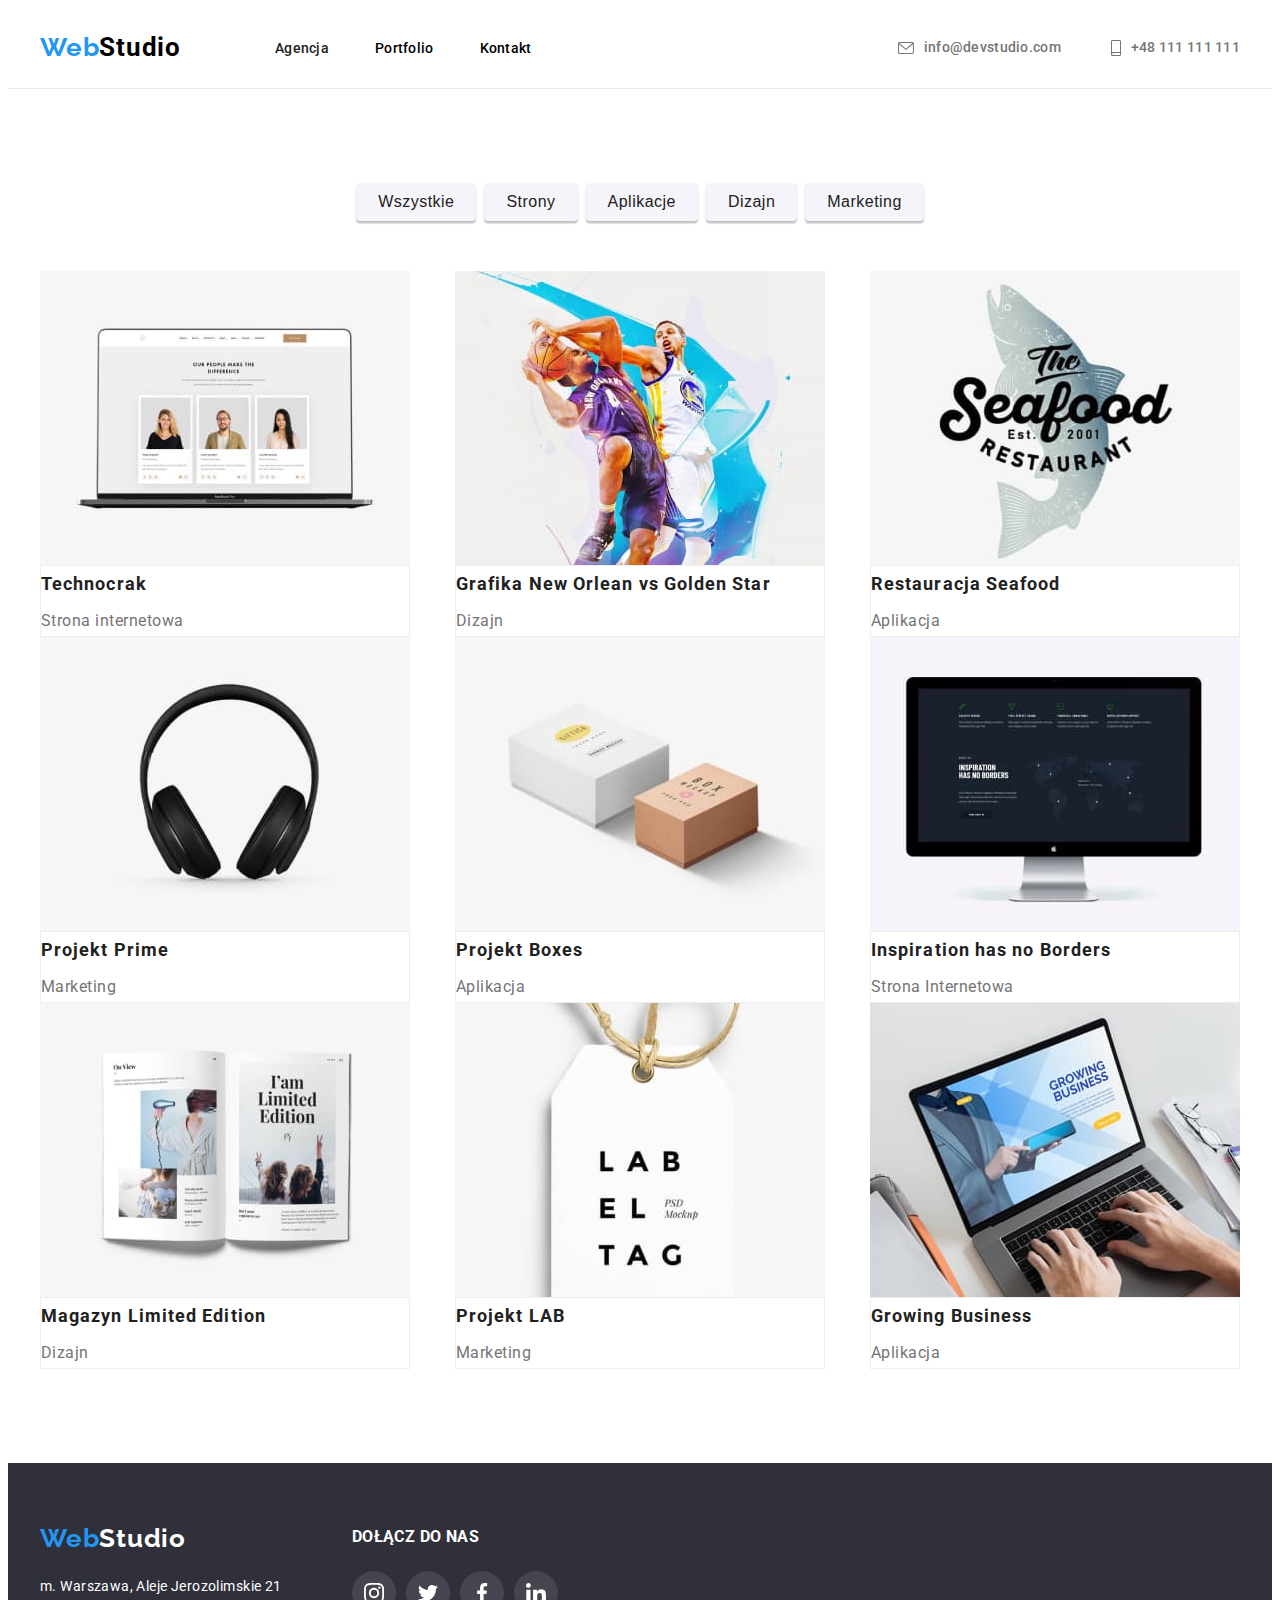
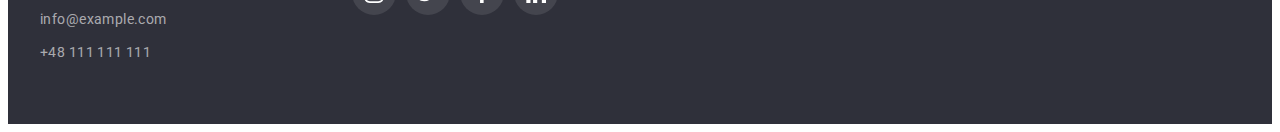
==== portfolio.html @ cef161c6 "copy" ====
<!DOCTYPE html>
<html lang="en">
  <head>
    <meta charset="UTF-8" />
    <meta http-equiv="X-UA-Compatible" content="IE=edge" />
    <meta name="viewport" content="width=device-width, initial-scale=1.0" />
    <title>Portfolio</title>
    <link rel="stylesheet" href="https://cdnjs.cloudflare.com/ajax/libs/modern-normalize/1.1.0/modern-normalize.min.css" integrity="sha512-wpPYUAdjBVSE4KJnH1VR1HeZfpl1ub8YT/NKx4PuQ5NmX2tKuGu6U/JRp5y+Y8XG2tV+wKQpNHVUX03MfMFn9Q==" crossorigin="anonymous" referrerpolicy="no-referrer" />

    <link rel="preconnect" href="https://fonts.googleapis.com">
    <link rel="preconnect" href="https://fonts.gstatic.com" crossorigin>
    <link rel="https://fonts.googleapis.com/css2?family=Raleway:wght@700&family=Roboto:wght@400;500;700;900&display=swap">
    <link rel="stylesheet" href="./css/styles.css" />
    <style></style>
  </head>
  </head>
  <body>

<header class="header">
  <div class="container">
    <nav class="navigation">
            <a class="logo" href="/WebStudio"><span class="dark-font">Web</span><span class="blue-font">Studio</span></a>
           
        
            <ul class="nav_list">
              <li class="nav_item_list">
                  <a class="nav_item_list_agencja" href="index.html">Agencja</a></li>
              <li class="nav_item_list">
                  <a class="nav_item_list_portfolio" href="./portfolio.html">Portfolio</a></li>
              <li class="nav_item_list">
                  <a class="nav_item_list_contact" href="kontakt">Kontakt</a></li>
            </ul>
    </nav>
      
          <ul class="contact_item">
            <li class="secound_item">
              <a class="secound_item_mail" href="/mailto:info@devstudio.com">
               <svg class="header_adress_icon" width="16" height="12">
                <use href="./images/svg/icons.svg#icon-envelope">
                </use>
               </svg>info@devstudio.com
              </a>
            </li>
      
            <li class="secound_item">
              <a class="secound_item_tel" href="/tel:+48111111111">
                <svg class="header_adress_icon" width="10" height="16"> 
                  <use href="./images/svg/icons.svg#icon-smartphone">
                  </use>
                </svg>+48 111 111 111
              </a>
            </li>
          </ul>
           
  </div>
</header>
  <main>
    <section class="portfolio_section">
      <div class="portfolio_container">

        <ul class="button_list">
          <li class="button_item"><button class="portfolio_button">Wszystkie</button></li>
          <li class="button_item"><button class="portfolio_button">Strony</button></li>
          <li class="button_item"><button class="portfolio_button">Aplikacje</button></li>
          <li class="button_item"><button class="portfolio_button">Dizajn</button></li>
          <li class="button_item"><button class="portfolio_button">Marketing</button></li>
        </ul>
      </div>

    
     <div class="photo_container">
       
     
        <ul class="card_item">
          <li class="portfolio_img"><img src="./images/imgp1.jpg" alt="przyklad strony internetowej" width: 370px; height: 294px />
            <div class="portfolio_wraper">
             <h3 class="title">Technocrak</h3>
              <p class="subtitle">Strona internetowa</p>
           </div>
          </li>

          <li class="portfolio_img"><img src="./images/imgp2.jpg" alt="przyklad strony graficznej" width: 370px; height: 294px/>
           <div class="portfolio_wraper">
            <h3 class="title">Grafika New Orlean vs Golden Star</h3>
            <p class="subtitle">Dizajn</p>
           </div>
          </li>
      

    
         <li class="portfolio_img"><img src="./images/imgp3.jpg" alt="logo firmy" width: 370px; height: 294px />
          <div class="portfolio_wraper">
            <h3 class="title">Restauracja Seafood</h3>
            <p class="subtitle">Aplikacja</p>
           </div>
         </li>
        
        
          <li class="portfolio_img"><img src="./images/imgp4.jpg" alt="czarne sluchawki" width: 370px; height: 294px/>
           <div class="portfolio_wraper">
            <h3 class="title">Projekt Prime</h3>
            <p class="subtitle">Marketing</p>
            </div>
          </li>

        
         <li class="portfolio_img"><img src="./images/imgp5.jpg" alt="dwa pudelka" width: 370px; height: 294px/>
           <div class="portfolio_wraper">
            <h3 class="title">Projekt Boxes</h3>
            <p class="subtitle">Aplikacja</p>
           </div>
          </li>
        
        
          <li class="portfolio_img"><img src="./images/imgp6.jpg" alt="monitor wyswietlajacy strone internetowa" width: 370px; height: 294px />
           <div class="portfolio_wraper">
            <h3 class="title">Inspiration has no Borders</h3>
            <p class="subtitle">Strona Internetowa</p>
            </div>
          </li>
        
      
          <li class="portfolio_img"><img src="./images/imgp7.jpg" alt="czasopismo" width: 370px; height: 294px />
           <div class="portfolio_wraper">
            <h3 class="title">Magazyn Limited Edition</h3>
            <p class="subtitle">Dizajn</p>
            </div>
          </li>

        
          <li class="portfolio_img"><img src="./images/imgp8.jpg" alt="firmowy bryloczek" width: 370px; height: 294px />
           <div class="portfolio_wraper">
            <h3 class="title">Projekt LAB</h3>
            <p class="subtitle">Marketing</p>
           </div>
          </li>
        
        
          <li class="portfolio_img"><img src="./images/imgp9.jpg" alt="laptop" width: 370px; height: 294px />
           <div class="portfolio_wraper">
            <h3 class="title">Growing Business</h3>
            <p class="subtitle">Aplikacja</p>
           </div>
          </li>
        </ul>
      </div>
    
  </section>
</main>
     
    <footer class="footer">

            <div class="container">
            <div class="footer_left_side">
                 <a class="logo_footer" href="/WebStudio"><span class="web-text">Web</span><span class="studio-text">Studio</span></a>
              
                <address class="contact_list">
                  <ul class="nav_footer">
                   <li class="footer_item"><a class="adress">m. Warszawa, Aleje Jerozolimskie 21</a></li>
                   <li class="footer_item"><a class="mail"><href="mailto:info@exaple.com">info@example.com</a></li>
                   <li class="footer_item"><a class="tel"><href="tel:+48111111111">+48 111 111 111</a></li>  
                  </ul>
                </address>
            </div>
            
            <div class="footer_center">
                <h3 class="footer_title">dołącz do nas</h3>
                <ul class="footer_social_list">
                    <li class="footer_social_item">
                        <a class="footer_social_link" href="#">
                            <svg class="footer_social_icon" width="20" height="20">
                                <use href="./images/svg/icons.svg#icon-instagram"></use>
                            </svg>
                        </a>
                    </li>

                    <li class="footer_social_item">
                      <a class="footer_social_link" href="#">
                          <svg class="footer_social_icon" width="20" height="20">
                            <use href="./images/svg/icons.svg#icon-twitter"></use>
                          </svg>
                      </a>
                    </li>

                    <li class="footer_social_item">
                      <a class="footer_social_link" href="#">
                         <svg class="footer_social_icon" width="20" height="20">
                            <use href="./images/svg/icons.svg#icon-facebook"></use>
                         </svg>
                      </a>
                    </li>

                    <li class="footer_social_item">
                      <a class="footer_social_link" href="#">
                        <svg class="footer_social_icon" width="20" height="20">
                          <use href="./images/svg/icons.svg#icon-linkedin"></use>
                        </svg>
                      </a>
                    </li>
                </ul>
            </div>
            </div>
      </footer>
 </body>
</html>
---- css/styles.css ----
@import url("https://fonts.googleapis.com/css2?family=Raleway:wght@700&family=Roboto:wght@400;500;700;900&display=swap");
/*----Var----*/

:root {
  --font-family: "Roboto", sans-serif;
  --primary-color: #212121;
  --secondary-color: #2196f3; /*----nav-link .link----*/
  --tirth-color: #ffffff; /*---index-button---*/
  --forth-color: blue; /*--logo---*/
  --letter-spacing: 0.03em; /*----logo----*/
  --logo-font-family: "Raleway"; /*---logo---*/
  --fifth-color: #000000; /*--logo---*/
  --logo-font-style: normal; /*---logo--*/
  --text-decoration: none; /*--nav-linl-logo--*/
  --cursor: pointer;
  --sixth-color: #757575;
  --border: 1px solid #ececec; /*--heder--*/
  --slider-color: #2f303a;
  --box-shadow: 0px 4px 4px rgba(0, 0, 0, 0.15); /*solution_button*/
  --box-shadow-pics: 0px 1px 3px rgba(0, 0, 0, 0.12), 0px 1px 1px rgba(0, 0, 0, 0.14),
    0px 2px 1px rgba(0, 0, 0, 0.2);
  --border-radius-pics: 0px 0px 4px 4px;
  --background-color-team: #f5f4fa; /*-- backgrand-color team--*/
  --color-mail: rgba(255, 255, 255, 0.6);
  --box-shadow-button-portfolio: 0px 3px 1px rgba(0, 0, 0, 0.1), 0px 1px 2px rgba(0, 0, 0, 0.08),
    0px 2px 2px rgba(0, 0, 0, 0.12);
  --border-portfolio-wraper: 1px solid #eeeeee;
  --background-portfolio-img: #ececec;
  --grey-bgc: #f5f4fa; /*-----antenne-----*/
  --social-logo-color: #afb1b8;
  --box-shadow-portfolio: 0px 1px 1px rgba(0, 0, 0, 0.12), 0px 4px 4px rgba(0, 0, 0, 0.06),
    1px 4px 6px rgba(0, 0, 0, 0.16);
  --background-image: linear-gradient(rgba(47, 48, 58, 0.4), rgba(47, 48, 58, 0.4)),
    url(../images/slider/main_banner.jpg);
}

h1,
h2,
h3,
h4,
h5,
ul,
p {
  margin: 0px;
  padding: 0px;
}

img {
  display: block;
}

li {
  list-style: none;
  text-decoration: none;
}

body {
  font-family: var(--font-family);
  color: var(--primary-color);
}

.container {
  width: 1200px;
  margin: 0 auto;
  align-items: center;
}

/*----------------------------------header---------------------*/

.header {
  border-bottom: var(--border);
  font-weight: 500;
  font-size: 14px;
  line-height: 1.143;
  letter-spacing: 0.02em;
}

.header .container {
  align-items: center;
  width: 1200px;
  display: flex;
  margin: 0 auto;
  padding-top: 24px;
  padding-bottom: 25px;
}

.navigation {
  display: flex;
}

.logo {
  color: var(--secondary-color);
  text-decoration: var(--text-decoration);
}

.blue-font {
  font-weight: 700;
  font-size: 26px;
  line-height: 31px;
  letter-spacing: var(--letter-spacing);
  color: var(--fifth-color);
}

.dark-font {
  font-family: var(--logo-font-family);
  font-style: var(--logo-font-style);
  font-weight: 700;
  font-size: 26px;
  line-height: 31px;
  letter-spacing: var(--letter-spacing);
  color: var(--secondary-color);
}

.nav_list {
  display: flex;
  align-items: center;
  margin-left: 94px;
  gap: 46px;
}

.nav_item_list {
  display: flex;
  list-style: none;
  text-decoration: none;
}

.nav_item_list_agencja {
  display: list-item;
  text-decoration: none;
  color: var(--primary-color);
}

.nav_item_list_portfolio {
  display: list-item;
  text-decoration: none;
  color: var(--fifth-color);
}

.nav_item_list_contact {
  display: list-item;
  text-decoration: none;
  color: var(--fifth-color);
}

.nav_item_list_agencja:hover,
.nav_item_list_portfolio:hover,
.nav_item_list_contact:hover,
.nav_item_list_agencja:focus,
.nav_item_list_portfolio:focus,
.nav_item_list_contact:focus {
  color: var(--secondary-color);
}
.secound_item_mail:hover,
.secound_item_tel:hover,
.secound_item_mail:focus,
.secound_item_tel:focus {
  color: var(--secondary-color);
}
.header_adress_icon {
  margin-right: 10px;
  vertical-align: middle;
  fill: currentColor;
}

/*------------------------------header contact menu------------------*/

.contact_item {
  display: flex;
  white-space: nowrap;
  list-style: none;
  margin-left: auto;
}

.secound_item {
  display: list-item;
  list-style: none;
}

.secound_item_mail {
  display: inline;
  text-decoration: none;
  color: var(--sixth-color);
}

.secound_item_tel {
  display: inline;
  text-decoration: none;
  color: var(--sixth-color);
  margin-left: 50px;
}

/*---main----*/
/*--------------------------------slider----------------*/
.slider {
  max-width: 1600px;
  background-color: var(--tirth-color);
  background-image: var(--background-image);
  background-repeat: no-repeat;
  background-position: center;
  background-size: cover;
}

.slider .container {
  display: flex;
  flex-direction: column;
  width: 1200px;
  padding-top: 200px;
  padding-bottom: 200px;
  padding-left: 15px;
  padding-right: 15px;
}

.solution_title {
  display: block;
  text-align: center;
  text-transform: uppercase;
  padding-bottom: 30px;
  max-width: 696px;
  font-size: 44px;
  font-weight: 900;
  line-height: 60px;
  letter-spacing: 0.06em;
  color: var(--tirth-color);
}

.solution-button:hover {
  text-size-adjust: auto;
  cursor: var(--cursor);
  color: var(--tirth-color);
}
.solution-button {
  display: block;
  text-align: center;
  padding: 10px 41px;
  font-weight: 700;
  font-size: 16px;
  line-height: 1.875;
  letter-spacing: 0.06em;
  box-shadow: var(--box-shadow);
  border-radius: 4px;
  border: none;
  background-color: var(--secondary-color);
  color: var(--tirth-color);
}

/*----------------------------------------------content------*/
.down_page {
  padding-top: 94px;
}

.down_page_container {
  max-width: 1200px;
  margin: 0 auto;
  padding: 0 15px;
}

.trump {
  display: flex;
  justify-content: space-between;
}
.all_item {
  max-width: 270px;
  align-items: center;
}
.icon_list_bg {
  display: flex;
  align-items: center;
  justify-content: center;
  height: 120px;
  margin-bottom: 30px;
  border-radius: 4px;
  background-color: var(--grey-bgc);
}

.index_title {
  font-size: 14px;
  font-weight: 700;
  line-height: 16px;
  letter-spacing: 0.03em;
  text-transform: uppercase;
  color: var(--primary-color);
}
.post {
  margin-top: 10px;
  font-size: 14px;
  line-height: 24px;
  letter-spacing: 0.03;
  color: var(--sixth-color);
}

/*----------------------------------------------about_us-----*/

.about_us {
  display: block;
  padding-top: 94px;
  padding-bottom: 94px;
}

.about_us_container {
  width: 1200px;
  margin: 0 auto;
  padding: 0 15px;
}

.work {
  text-align: center;
  padding-bottom: 50px;
  font-weight: 700;
  font-size: 36px;
  line-height: 1.167;
  letter-spacing: 0.03em;
  color: var(--primary-color);
}

.about_us_photo_list {
  display: flex;
  justify-content: space-between;
}
.photo {
  display: block;
}

/*-----------------------------------team-------------*/
.team {
  padding-top: 94px;
  padding-bottom: 94px;
  display: block;
  background-color: var(--background-color-team);
}

.team_container {
  width: 1200px;
  margin: 0 auto;
  padding: 0 15px;
  align-items: center;
  display: flex;
  flex-direction: column;
}
.our_team {
  display: flex;
  text-align: center;
  padding-bottom: 50px;
  font-weight: 700;
  font-size: 36px;
  letter-spacing: 0.03em;
  color: var(--primary-color);
}

.picture {
  display: flex;
  gap: 30px;
}

.team_photo {
  display: flex;
  flex-direction: column;
  background: var(--tirth-color);
  box-shadow: var(--box-shadow-pics);
  border-radius: var(--border-radius-pics);
}

.wraper {
  box-sizing: border-box;
  display: block;
  padding: 30px 0;
}

.name {
  display: block;
  text-align: center;
  margin-bottom: 10px;
  font-weight: 500;
  font-size: 16px;
  line-height: 18.75px;
  letter-spacing: 0.03em;
  color: var(--primary-color);
}

.profesion {
  display: block;
  text-align: center;
  margin-bottom: 16px;
  font-size: 16px;
  line-height: 18.75px;
  color: var(--sixth-color);
}

/*---------------------------------------------social-links-----------*/
.social_list {
  display: flex;
  justify-content: center;
  gap: 10px;
}
.social_item {
  display: flex;
  align-items: center;
  justify-content: center;
  width: 44px;
  height: 44px;
  fill: var(--social-logo-color);
  background-color: var(--tirth-color);
  border-radius: 50%;
}

.social_logo:hover,
.social_logo:focus {
  display: flex;
  align-items: center;
  justify-content: center;
  width: 44px;
  height: 44px;
  fill: var(--tirth-color);
  background-color: var(--secondary-color);
  border-radius: 50%;
}
/*------------------------------------------------------------customers------*/
.customers {
  padding-bottom: 94px;
  padding-top: 94px;
}

.customers_container {
  display: flex;
  align-items: center;
  flex-direction: column;
  width: 1200px;
  padding: 0 15px;
  margin: 0 auto;
}

.customers_title {
  padding-bottom: 50px;
  font-weight: 700;
  font-size: 36px;
  line-height: 1.167;
  text-align: center;
  letter-spacing: 0.03em;
}

.customers_list {
  display: flex;
  justify-content: center;
  margin: auto;
  fill: var(--thirth-color);
}
.customers_item:not(:last-child) {
  margin-right: 30px;
}
.customers_item {
  display: flex;
  justify-content: center;
}

.customers_link {
  display: flex;
  justify-content: center;
  align-items: center;
  width: 170px;
  height: 92px;
  fill: var(--social-logo-color);
  border: 1px solid var(--social-logo-color);
  border-radius: 4px;
}

.customers_link:hover,
.customers_link:focus {
  border-color: var(--secondary-color);
  fill: var(--secondary-color);
}

/*----------------------------------------footer-----*/

.footer {
  display: block;
  padding: 60px 0;
  font-size: 14px;
  line-height: 1.714;
  letter-spacing: 0.03em;
  background-color: var(--slider-color);
}

.footer .container {
  display: flex;
  align-items: flex-start;
  max-width: 1200px;
  margin: 0 auto;
  padding: 0 15px;
  line-height: 24px;
}

.logo_footer {
  display: block;
  text-decoration: none;
  font-weight: 700;
  font-size: 26px;
  line-height: 31px;
  margin-bottom: 20px;
  margin-right: 94px;
}

.web-text {
  font-family: var(--logo-font-family);
  font-style: var(--logo-font-style);
  letter-spacing: var(--letter-spacing);
  color: var(--secondary-color);
}
.studio-text {
  font-family: var(--logo-font-family);
  font-style: var(--logo-font-style);
  letter-spacing: var(--letter-spacing);
  color: var(--tirth-color);
}

.contact_list {
  display: block;
}

.nav_footer {
  display: block;
}

.footer_item {
  display: list-item;
}

.footer_item:nth-last-child(2) {
  margin: 9px 0;
}

.adress {
  display: inline;
  color: var(--tirth-color);
  cursor: pointer;
  font-style: normal;
}

.mail {
  display: inline;
  color: var(--color-mail);
  cursor: pointer;
  font-style: normal;
}

.tel {
  display: inline;
  color: var(--color-mail);
  cursor: pointer;
  font-style: normal;
}

.adress:hover,
.mail:hover,
.tel:hover,
.adress:focus,
.mail:focus,
.tel:focus {
  color: var(--secondary-color);
}

/*------------------------footer-----center-----------*/
.footer_left_side {
  margin-right: 70px;
}
.footer_center {
  font-weight: 700px;
  font-size: 14px;
  line-height: 1.714;
  letter-spacing: 0.03em;
  text-transform: uppercase;
}
.footer_title {
  margin-bottom: 20px;
  color: var(--tirth-color);
}
.footer_social_list {
  display: flex;
  justify-content: center;
  margin-bottom: 30px;
}
.footer_social_item:not(:last-child) {
  margin-right: 10px;
  display: flex;
  justify-content: center;
}
.footer_social_link {
  display: flex;
  align-items: center;
  justify-content: center;
  height: 44px;
  width: 44px;
  fill: var(--tirth-color);
  background: rgba(255, 255, 255, 0.1);
  border-radius: 50%;
}
.footer_social_link:hover,
.footer_social_link:focus {
  background-color: var(--secondary-color);
  fill: var(--tirth-color);
}
/*--------------------------------------------portfolio----*/
.portfolio_section {
  display: block;
  padding-top: 94px;
  padding-bottom: 94px;
}

.portfolio_container {
  display: flex;
  justify-content: center;
  width: 1200px;
  margin: 0 auto;
  padding: 0 15px;
}

.button_list {
  display: flex;
  margin-bottom: 50px;
  gap: 8px;
}

.portfolio_button:hover {
  cursor: var(--cursor);
  color: var(--tirth-color);
  background-color: var(--secondary-color);
  box-shadow: var(--box-shadow-button-portfolio);
}
.portfolio_button {
  padding: 6px 22px;
  font-weight: 500;
  font-size: 16px;
  line-height: 1.625;
  text-align: center;
  letter-spacing: 0.03em;
  color: var(--primary-color);
  background-color: var(--background-color-team);
  box-shadow: var(--box-shadow-button-portfolio);
  border-radius: 4px;
  border: none;
  cursor: pointer;
}

/*------------------------------------portfolio-card-----*/
.photo_container {
  justify-content: center;
  display: flex;
  width: 1200px;
  margin: 0 auto;
  padding: 0 15px;
}

.card_item {
  display: flex;
  justify-content: space-between;
  flex-wrap: wrap;
}

.portfolio_img {
  gap: 30px;
  background: var(--background-portfolio-img);
}

.portfolio_img:nth-child(n + 7) {
  margin-bottom: 0;
}
.portfolio_img:hover,
.portfolio_img:focus {
  box-shadow: var(--box-shadow-portfolio);
}

.portfolio_wraper {
  padding: 20px, 0 24px, 24px;
  background: var(--tirth-color);
  border: var(--border-portfolio-wraper);
}

.title {
  margin-bottom: 4px;
  font-weight: 700;
  font-size: 18px;
  line-height: 2;
  letter-spacing: 0.06em;
  color: var(--primary-color);
}

.subtitle {
  font-size: 16px;
  line-height: 1.875;
  letter-spacing: 0.03em;
  color: var(--sixth-color);
}
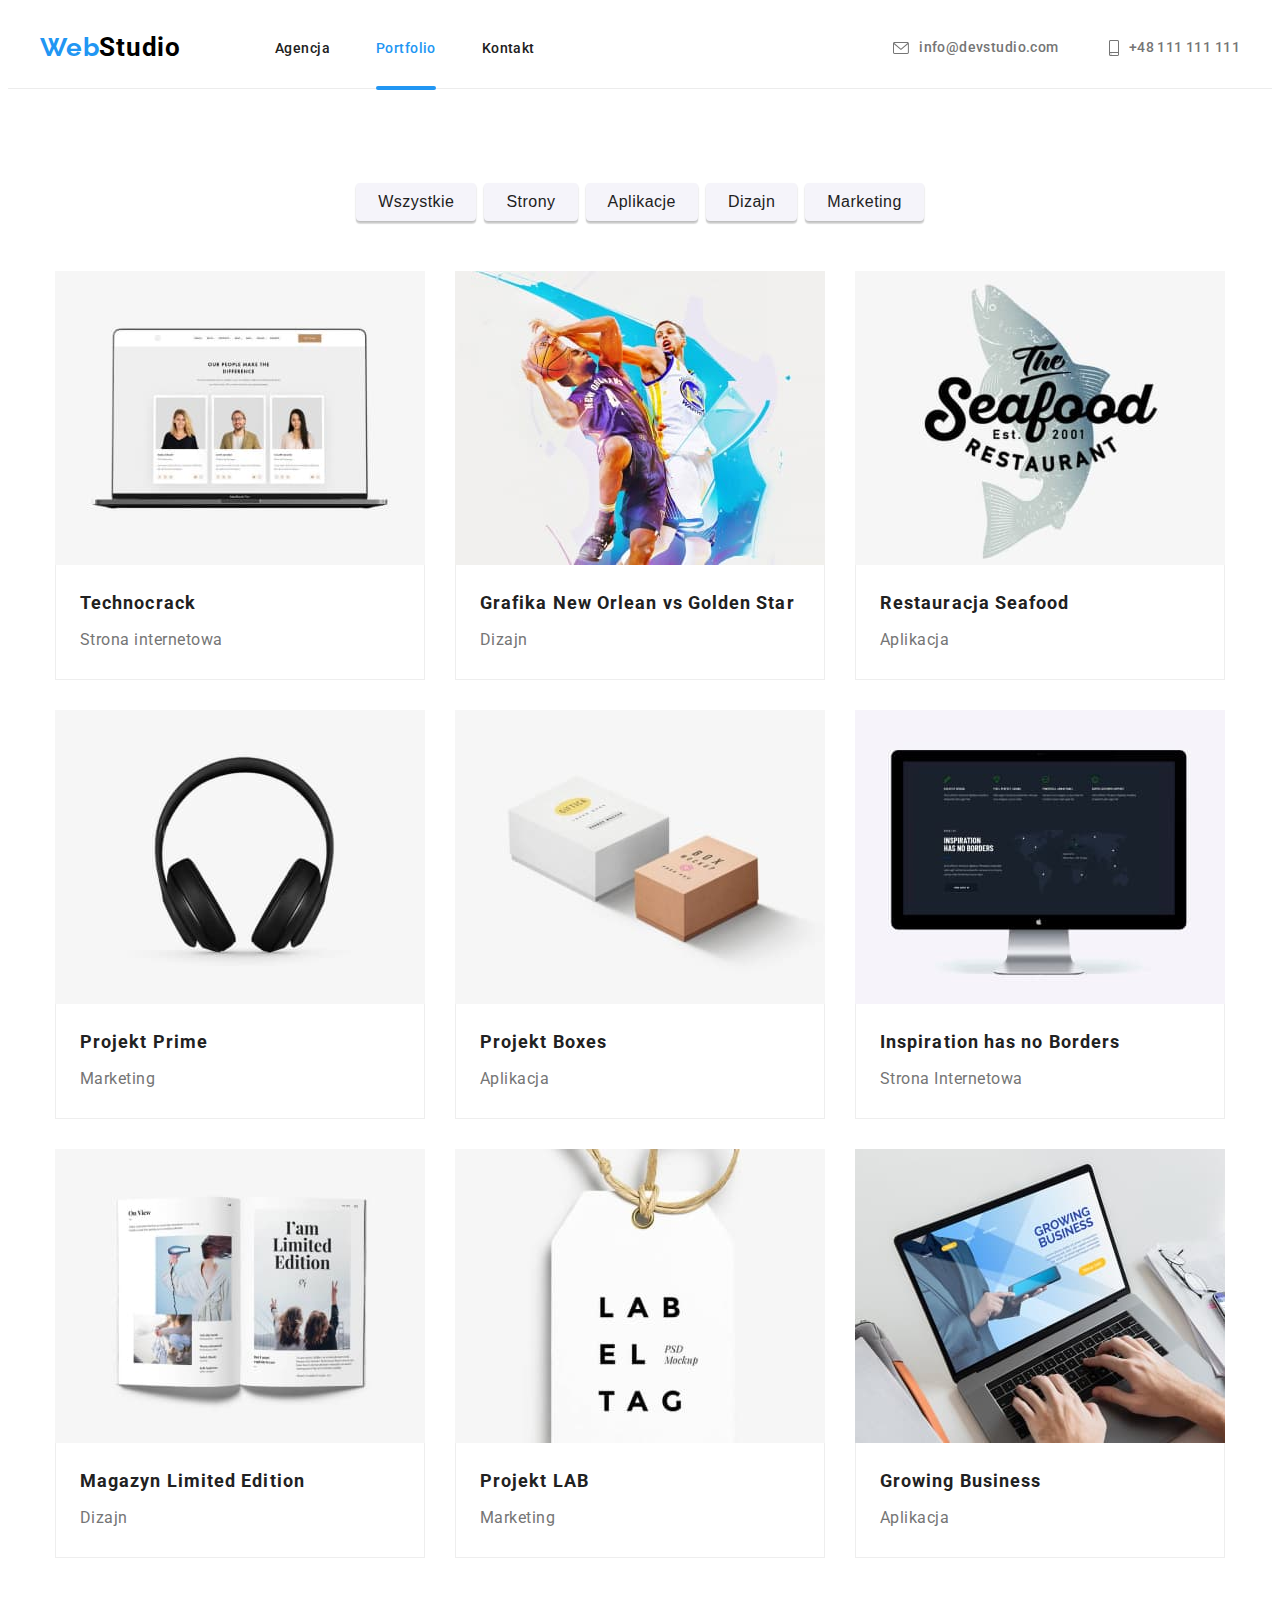
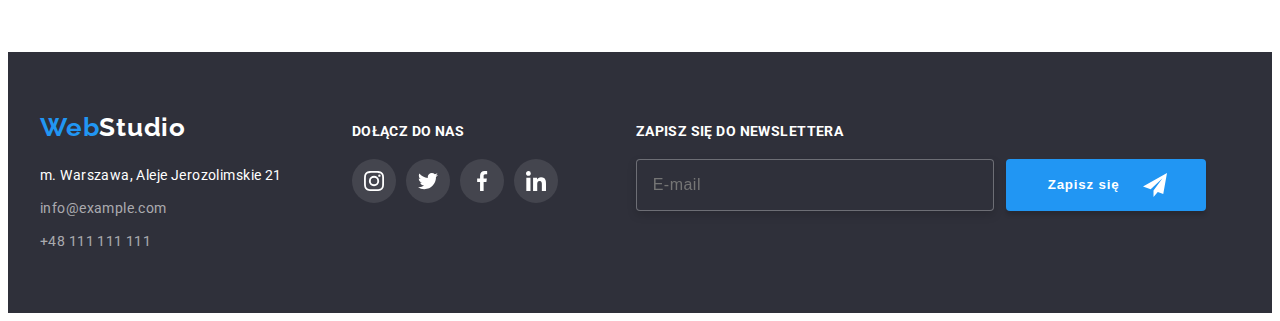
==== commit b3639987: "window_modal" ====
--- a/portfolio.html
+++ b/portfolio.html
@@ -6,46 +6,45 @@
     <meta name="viewport" content="width=device-width, initial-scale=1.0" />
     <title>Portfolio</title>
     <link rel="stylesheet" href="https://cdnjs.cloudflare.com/ajax/libs/modern-normalize/1.1.0/modern-normalize.min.css" integrity="sha512-wpPYUAdjBVSE4KJnH1VR1HeZfpl1ub8YT/NKx4PuQ5NmX2tKuGu6U/JRp5y+Y8XG2tV+wKQpNHVUX03MfMFn9Q==" crossorigin="anonymous" referrerpolicy="no-referrer" />
-
+    <link rel="stylesheet" href="./css/styles.css" />
     <link rel="preconnect" href="https://fonts.googleapis.com">
     <link rel="preconnect" href="https://fonts.gstatic.com" crossorigin>
     <link rel="https://fonts.googleapis.com/css2?family=Raleway:wght@700&family=Roboto:wght@400;500;700;900&display=swap">
-    <link rel="stylesheet" href="./css/styles.css" />
-    <style></style>
+    
+   
   </head>
-  </head>
-  <body>
+<body>
 
 <header class="header">
   <div class="container">
     <nav class="navigation">
             <a class="logo" href="/WebStudio"><span class="dark-font">Web</span><span class="blue-font">Studio</span></a>
            
-        
-            <ul class="nav_list">
-              <li class="nav_item_list">
-                  <a class="nav_item_list_agencja" href="index.html">Agencja</a></li>
-              <li class="nav_item_list">
-                  <a class="nav_item_list_portfolio" href="./portfolio.html">Portfolio</a></li>
-              <li class="nav_item_list">
-                  <a class="nav_item_list_contact" href="kontakt">Kontakt</a></li>
+           <ul class="nav_list">
+              <li class="nav_list_item">
+                  <a class="nav_list_item_link" href="./index.html">Agencja</a></li>
+              <li class="nav_list_item">
+                  <a class="nav_list_item_link page active" href="./portfolio.html"><span class="nav_portfolio">Portfolio</span></a></li>
+              <li class="nav_list_item">
+                  <a class="nav_list_item_link" href="#">Kontakt</a></li>
             </ul>
+           
     </nav>
       
-          <ul class="contact_item">
-            <li class="secound_item">
-              <a class="secound_item_mail" href="/mailto:info@devstudio.com">
+          <ul class="contact_list">
+            <li class="contact_item">
+              <a class="contact_item_mail" href="/mailto:info@devstudio.com">
                <svg class="header_adress_icon" width="16" height="12">
-                <use href="./images/svg/icons.svg#icon-envelope">
+                <use href="./images/icons.svg#icon-envelope">
                 </use>
                </svg>info@devstudio.com
               </a>
             </li>
       
-            <li class="secound_item">
-              <a class="secound_item_tel" href="/tel:+48111111111">
+            <li class="contact_item">
+              <a class="contact_item_tel" href="/tel:+48111111111">
                 <svg class="header_adress_icon" width="10" height="16"> 
-                  <use href="./images/svg/icons.svg#icon-smartphone">
+                  <use href="./images/icons.svg#icon-smartphone">
                   </use>
                 </svg>+48 111 111 111
               </a>
@@ -72,86 +71,172 @@
        
      
         <ul class="card_item">
-          <li class="portfolio_img"><img src="./images/imgp1.jpg" alt="przyklad strony internetowej" width: 370px; height: 294px />
-            <div class="portfolio_wraper">
-             <h3 class="title">Technocrak</h3>
-              <p class="subtitle">Strona internetowa</p>
+          <li class="card_img">
+            <div class="card_position">
+             <img class="photo" src="./images/imgp1.jpg" alt="przyklad strony internetowej" width: 370px; height: 294px />
+           
+                <div class="overlay_position">
+                  <p class="overlay_text">Technocrack jest popularną platformą wykorzystywaną do 
+                                      rozpowszechniania koronawirusa. Firmy wykorzystują tę 
+                                      platformę do celów szpiegowskich i ataków na niezabezpieczone
+                                      serwery konkurencji.</p>
+                </div>
+            </div>
+               <div class="portfolio_info">
+                 <h3 class="title">Technocrack</h3>
+                 <p class="subtitle">Strona internetowa</p>
+               </div>
+          </li>
+
+          <li class="card_img">
+            <div class="card_position">
+             <img class="photo" src="./images/imgp2.jpg" alt="przyklad strony graficznej" width: 370px; height: 294px/>
+           
+              <div class="overlay_position">
+                <p class="overlay_text">Technocrack jest popularną platformą wykorzystywaną do 
+                                      rozpowszechniania koronawirusa. Firmy wykorzystują tę 
+                                      platformę do celów szpiegowskich i ataków na niezabezpieczone
+                                      serwery konkurencji.</p>
+             
+              </div>
+            </div>
+              <div class="portfolio_info">
+                <h3 class="title">Grafika New Orlean vs Golden Star</h3>
+                <p class="subtitle">Dizajn</p>
+              </div>
+          </li>
+      
+          <li class="card_img">
+            <div class="card_position">
+             <img class="photo" src="./images/imgp3.jpg" alt="logo firmy" width: 370px; height: 294px />
+
+              <div class="overlay_position">
+                <p class="overlay_text">Technocrack jest popularną platformą wykorzystywaną do 
+                                      rozpowszechniania koronawirusa. Firmy wykorzystują tę 
+                                      platformę do celów szpiegowskich i ataków na niezabezpieczone
+                                      serwery konkurencji.</p>
+                                   
+              </div>
+            </div>
+            <div class="portfolio_info">
+                <h3 class="title">Restauracja Seafood</h3>
+                <p class="subtitle">Aplikacja</p>
+            </div>
+          </li>
+        
+          <li class="card_img">
+           <div class="card_position">
+            <img class="photo" src="./images/imgp4.jpg" alt="czarne sluchawki" width: 370px; height: 294px/>
+           
+              <div class="overlay_position">
+                <p class="overlay_text">Technocrack jest popularną platformą wykorzystywaną do 
+                                      rozpowszechniania koronawirusa. Firmy wykorzystują tę 
+                                      platformę do celów szpiegowskich i ataków na niezabezpieczone
+                                      serwery konkurencji.</p>
+              </div>
            </div>
-          </li>
-
-          <li class="portfolio_img"><img src="./images/imgp2.jpg" alt="przyklad strony graficznej" width: 370px; height: 294px/>
-           <div class="portfolio_wraper">
-            <h3 class="title">Grafika New Orlean vs Golden Star</h3>
-            <p class="subtitle">Dizajn</p>
-           </div>
-          </li>
+              <div class="portfolio_info">
+                <h3 class="title">Projekt Prime</h3>
+                <p class="subtitle">Marketing</p>
+              </div>
+           </li>
+
+          <li class="card_img">
+            <div class="card_position">
+              <img class="photo" src="./images/imgp5.jpg" alt="dwa pudelka" width: 370px; height: 294px/>
+           
+              <div class="overlay_position">
+                <p class="overlay_text">Technocrack jest popularną platformą wykorzystywaną do 
+                                      rozpowszechniania koronawirusa. Firmy wykorzystują tę 
+                                      platformę do celów szpiegowskich i ataków na niezabezpieczone
+                                      serwery konkurencji.</p>
+              </div>
+            </div>
+              <div class="portfolio_info">
+                <h3 class="title">Projekt Boxes</h3>
+                <p class="subtitle">Aplikacja</p>
+              </div>
+           </li>
+        
+        
+          <li class="card_img">
+            <div class="card_position">
+             <img class="photo" src="./images/imgp6.jpg" alt="monitor wyswietlajacy strone internetowa" width: 370px; height: 294px />
+          
+              <div class="overlay_position">
+                <p class="overlay_text">Technocrack jest popularną platformą wykorzystywaną do 
+                                      rozpowszechniania koronawirusa. Firmy wykorzystują tę 
+                                      platformę do celów szpiegowskich i ataków na niezabezpieczone
+                                      serwery konkurencji.</p>
+              </div>
+            </div>
+              <div class="portfolio_info">
+                <h3 class="title">Inspiration has no Borders</h3>
+                <p class="subtitle">Strona Internetowa</p>
+              </div>
+          </li>
+        
       
-
-    
-         <li class="portfolio_img"><img src="./images/imgp3.jpg" alt="logo firmy" width: 370px; height: 294px />
-          <div class="portfolio_wraper">
-            <h3 class="title">Restauracja Seafood</h3>
-            <p class="subtitle">Aplikacja</p>
-           </div>
-         </li>
-        
-        
-          <li class="portfolio_img"><img src="./images/imgp4.jpg" alt="czarne sluchawki" width: 370px; height: 294px/>
-           <div class="portfolio_wraper">
-            <h3 class="title">Projekt Prime</h3>
-            <p class="subtitle">Marketing</p>
-            </div>
-          </li>
-
-        
-         <li class="portfolio_img"><img src="./images/imgp5.jpg" alt="dwa pudelka" width: 370px; height: 294px/>
-           <div class="portfolio_wraper">
-            <h3 class="title">Projekt Boxes</h3>
-            <p class="subtitle">Aplikacja</p>
-           </div>
-          </li>
-        
-        
-          <li class="portfolio_img"><img src="./images/imgp6.jpg" alt="monitor wyswietlajacy strone internetowa" width: 370px; height: 294px />
-           <div class="portfolio_wraper">
-            <h3 class="title">Inspiration has no Borders</h3>
-            <p class="subtitle">Strona Internetowa</p>
-            </div>
-          </li>
-        
-      
-          <li class="portfolio_img"><img src="./images/imgp7.jpg" alt="czasopismo" width: 370px; height: 294px />
-           <div class="portfolio_wraper">
-            <h3 class="title">Magazyn Limited Edition</h3>
-            <p class="subtitle">Dizajn</p>
-            </div>
-          </li>
-
-        
-          <li class="portfolio_img"><img src="./images/imgp8.jpg" alt="firmowy bryloczek" width: 370px; height: 294px />
-           <div class="portfolio_wraper">
-            <h3 class="title">Projekt LAB</h3>
-            <p class="subtitle">Marketing</p>
-           </div>
-          </li>
-        
-        
-          <li class="portfolio_img"><img src="./images/imgp9.jpg" alt="laptop" width: 370px; height: 294px />
-           <div class="portfolio_wraper">
-            <h3 class="title">Growing Business</h3>
-            <p class="subtitle">Aplikacja</p>
-           </div>
+          <li class="card_img">
+            <div class="card_position">
+             <img class="photo" src="./images/imgp7.jpg" alt="czasopismo" width: 370px; height: 294px />
+
+              <div class="overlay_position">
+                 <p class="overlay_text">Technocrack jest popularną platformą wykorzystywaną do 
+                                      rozpowszechniania koronawirusa. Firmy wykorzystują tę 
+                                      platformę do celów szpiegowskich i ataków na niezabezpieczone
+                                      serwery konkurencji.</p>
+              </div>
+            </div>
+               <div class="portfolio_info">
+                 <h3 class="title">Magazyn Limited Edition</h3>
+                 <p class="subtitle">Dizajn</p>
+               </div>
+          </li>
+
+        
+          <li class="card_img">
+            <div class="card_position">
+              <img img class="photo" src="./images/imgp8.jpg" alt="firmowy bryloczek" width: 370px; height: 294px />
+
+              <div class="overlay_position">
+                <p class="overlay_text">Technocrack jest popularną platformą wykorzystywaną do 
+                                      rozpowszechniania koronawirusa. Firmy wykorzystują tę 
+                                      platformę do celów szpiegowskich i ataków na niezabezpieczone
+                                      serwery konkurencji.</p>
+              </div>
+            </div>
+              <div class="portfolio_info">
+                <h3 class="title">Projekt LAB</h3>
+                <p class="subtitle">Marketing</p>
+              </div>
+          </li>
+        
+          <li class="card_img">
+            <div class="card_position">
+             <img class="photo" src="./images/imgp9.jpg" alt="laptop" width: 370px; height: 294px />
+           
+              <div class="overlay_position">
+                <p class="overlay_text">Technocrack jest popularną platformą wykorzystywaną do 
+                                      rozpowszechniania koronawirusa. Firmy wykorzystują tę 
+                                      platformę do celów szpiegowskich i ataków na niezabezpieczone
+                                      serwery konkurencji.</p>
+              </div>
+            </div>
+              <div class="portfolio_info">
+                <h3 class="title">Growing Business</h3>
+                <p class="subtitle">Aplikacja</p>
+              </div>
           </li>
         </ul>
       </div>
     
   </section>
 </main>
-     
-    <footer class="footer">
-
-            <div class="container">
-            <div class="footer_left_side">
+<footer class="footer">
+
+        <div class="container">
+              <div class="footer_left_side">
                  <a class="logo_footer" href="/WebStudio"><span class="web-text">Web</span><span class="studio-text">Studio</span></a>
               
                 <address class="contact_list">
@@ -161,7 +246,7 @@
                    <li class="footer_item"><a class="tel"><href="tel:+48111111111">+48 111 111 111</a></li>  
                   </ul>
                 </address>
-            </div>
+              </div>
             
             <div class="footer_center">
                 <h3 class="footer_title">dołącz do nas</h3>
@@ -169,7 +254,7 @@
                     <li class="footer_social_item">
                         <a class="footer_social_link" href="#">
                             <svg class="footer_social_icon" width="20" height="20">
-                                <use href="./images/svg/icons.svg#icon-instagram"></use>
+                              <use href="./images/icons.svg#icon-instagram"></use>
                             </svg>
                         </a>
                     </li>
@@ -177,7 +262,7 @@
                     <li class="footer_social_item">
                       <a class="footer_social_link" href="#">
                           <svg class="footer_social_icon" width="20" height="20">
-                            <use href="./images/svg/icons.svg#icon-twitter"></use>
+                            <use href="./images/icons.svg#icon-twitter"></use>
                           </svg>
                       </a>
                     </li>
@@ -185,7 +270,7 @@
                     <li class="footer_social_item">
                       <a class="footer_social_link" href="#">
                          <svg class="footer_social_icon" width="20" height="20">
-                            <use href="./images/svg/icons.svg#icon-facebook"></use>
+                            <use href="./images/icons.svg#icon-facebook"></use>
                          </svg>
                       </a>
                     </li>
@@ -193,13 +278,27 @@
                     <li class="footer_social_item">
                       <a class="footer_social_link" href="#">
                         <svg class="footer_social_icon" width="20" height="20">
-                          <use href="./images/svg/icons.svg#icon-linkedin"></use>
+                          <use href="./images/icons.svg#icon-linkedin"></use>
                         </svg>
                       </a>
                     </li>
                 </ul>
             </div>
-            </div>
-      </footer>
+<!---------------------newsletter------------------->
+
+                  <div class="footer_newsletter">
+                              <h3 class="footer_title">zapisz się do newslettera</h3>
+                          <form class="newsletter_form" name="footer_newsletter" autocomplete="on" formvalidate>
+                             <label class="footer_newsletter_email">
+                             <input class="newsletter_email" type="email" name="email" placeholder="E-mail"></label>
+                            <button class="newsletter_button" type="submit">Zapisz się
+                              <svg class="newsletter_button_icon" width="24" height="24">
+                                <use href="./images/icons.svg#icon-send"></use>
+                              </svg>
+                            </button>
+                          </form>
+                   </div>
+        </div>
+    </footer>
  </body>
 </html>
--- a/css/styles.css
+++ b/css/styles.css
@@ -5,16 +5,15 @@
   --font-family: "Roboto", sans-serif;
   --primary-color: #212121;
   --secondary-color: #2196f3; /*----nav-link .link----*/
-  --tirth-color: #ffffff; /*---index-button---*/
+  --third-color: #ffffff; /*---index-button---*/
   --forth-color: blue; /*--logo---*/
-  --letter-spacing: 0.03em; /*----logo----*/
+  --letter-spacing: 0.03em; /*----typical----*/
   --logo-font-family: "Raleway"; /*---logo---*/
   --fifth-color: #000000; /*--logo---*/
   --logo-font-style: normal; /*---logo--*/
-  --text-decoration: none; /*--nav-linl-logo--*/
-  --cursor: pointer;
+
   --sixth-color: #757575;
-  --border: 1px solid #ececec; /*--heder--*/
+  --border: 1px solid #ececec; /*--header--*/
   --slider-color: #2f303a;
   --box-shadow: 0px 4px 4px rgba(0, 0, 0, 0.15); /*solution_button*/
   --box-shadow-pics: 0px 1px 3px rgba(0, 0, 0, 0.12), 0px 1px 1px rgba(0, 0, 0, 0.14),
@@ -32,6 +31,29 @@
     1px 4px 6px rgba(0, 0, 0, 0.16);
   --background-image: linear-gradient(rgba(47, 48, 58, 0.4), rgba(47, 48, 58, 0.4)),
     url(../images/slider/main_banner.jpg);
+  --overlay-background: rgba(33, 150, 243, 0.9);
+  --card_img_box-shadow: 1px 4px 6px 0px #00000029, 0px 4px 4px 0px #0000000f,
+    0px 1px 1px 0px #0000001f;
+
+  --footer_social_link_background: rgba(255, 255, 255, 0.1);
+  --about_us_text-background: rgba(47, 48, 58, 0.8);
+
+  /*-------------transicion--------------*/
+  --portfolio_button_transition: background-color 0.5s cubic-bezier(0.4, 0, 0.2, 1),
+    color 0.5s cubic-bezier(0.4, 0, 0.2, 1), box-shadow 0.5s cubic-bezier(0.4, 0, 0.2, 1);
+  --footer_social_link_transition: background-color 0.5s cubic-bezier(0.4, 0, 0.2, 1),
+    fill 0.5s cubic-bezier(0.4, 0, 0.2, 1);
+  --overlay_position_transicion: transform 0.5s cubic-bezier(0.4, 0, 0.2, 1);
+  --card_position_box-shadow: box-shadow 0.5s cubic-bezier(0.4, 0, 0.2, 1);
+  --customers_link_border-color: border-color 0.5s cubic-bezier(0.4, 0, 0.2, 1),
+    fill 0.5s cubic-bezier(0.4, 0, 0.2, 1);
+  --social_logo_backgrand-color: 0.5s cubic-bezier(0.4, 0, 0.2, 1),
+    fill 0.5s cubic-bezier(0.4, 0, 0.2, 1);
+}
+
+body {
+  font-family: var(--font-family);
+  color: var(--primary-color);
 }
 
 h1,
@@ -45,23 +67,10 @@
   padding: 0px;
 }
 
-img {
-  display: block;
-}
-
-li {
-  list-style: none;
-  text-decoration: none;
-}
-
-body {
-  font-family: var(--font-family);
-  color: var(--primary-color);
-}
-
 .container {
   width: 1200px;
   margin: 0 auto;
+  padding: 0 15px;
   align-items: center;
 }
 
@@ -72,7 +81,7 @@
   font-weight: 500;
   font-size: 14px;
   line-height: 1.143;
-  letter-spacing: 0.02em;
+  letter-spacing: 0.03em;
 }
 
 .header .container {
@@ -114,86 +123,82 @@
 .nav_list {
   display: flex;
   align-items: center;
+  list-style: none;
   margin-left: 94px;
   gap: 46px;
 }
 
-.nav_item_list {
-  display: flex;
-  list-style: none;
-  text-decoration: none;
-}
-
-.nav_item_list_agencja {
+.nav_list_item {
+  position: relative;
+}
+.nav_agencja,
+.nav_portfolio {
+  color: var(--secondary-color);
+}
+.nav_list_item_link {
   display: list-item;
   text-decoration: none;
   color: var(--primary-color);
-}
-
-.nav_item_list_portfolio {
-  display: list-item;
+  transition: color 0.5s cubic-bezier(0.4, 0, 0.2, 1);
+}
+.nav_list_item_link.active:after {
+  background-color: var(--secondary-color);
+}
+
+.nav_list_item_link:after {
+  content: "";
+  display: block;
+  position: absolute;
+  top: 46px;
+  width: 100%;
+  height: 4px;
+  background: transparent;
+  border-radius: 2px;
+}
+
+.nav_list_item_link:hover,
+.nav_list_item_link:focus {
+  color: var(--secondary-color);
+}
+
+/*----------------------------------header-right-side------------*/
+.contact_list {
+  display: flex;
+  margin-left: auto;
+}
+
+.contact_item_mail:hover,
+.contact_item_tel:hover,
+.contact_item_mail:focus,
+.contact_item_tel:focus {
+  color: var(--secondary-color);
+  transition: color 0.5s cubic-bezier(0.4, 0, 0.2, 1);
+}
+.contact_item {
+  display: flex;
+  white-space: nowrap;
+}
+
+.contact_item_mail,
+.contact_item_tel {
+  display: inline;
   text-decoration: none;
-  color: var(--fifth-color);
-}
-
-.nav_item_list_contact {
-  display: list-item;
-  text-decoration: none;
-  color: var(--fifth-color);
-}
-
-.nav_item_list_agencja:hover,
-.nav_item_list_portfolio:hover,
-.nav_item_list_contact:hover,
-.nav_item_list_agencja:focus,
-.nav_item_list_portfolio:focus,
-.nav_item_list_contact:focus {
-  color: var(--secondary-color);
-}
-.secound_item_mail:hover,
-.secound_item_tel:hover,
-.secound_item_mail:focus,
-.secound_item_tel:focus {
-  color: var(--secondary-color);
+  color: var(--sixth-color);
+}
+
+.contact_item_tel {
+  margin-left: 50px;
 }
 .header_adress_icon {
   margin-right: 10px;
   vertical-align: middle;
   fill: currentColor;
 }
-
-/*------------------------------header contact menu------------------*/
-
-.contact_item {
-  display: flex;
-  white-space: nowrap;
-  list-style: none;
-  margin-left: auto;
-}
-
-.secound_item {
-  display: list-item;
-  list-style: none;
-}
-
-.secound_item_mail {
-  display: inline;
-  text-decoration: none;
-  color: var(--sixth-color);
-}
-
-.secound_item_tel {
-  display: inline;
-  text-decoration: none;
-  color: var(--sixth-color);
-  margin-left: 50px;
-}
-
 /*---main----*/
 /*--------------------------------slider----------------*/
 .slider {
   max-width: 1600px;
-  background-color: var(--tirth-color);
+  background-color: var(--third-color);
   background-image: var(--background-image);
   background-repeat: no-repeat;
   background-position: center;
@@ -220,16 +225,10 @@
   font-weight: 900;
   line-height: 60px;
   letter-spacing: 0.06em;
-  color: var(--tirth-color);
-}
-
-.solution-button:hover {
-  text-size-adjust: auto;
-  cursor: var(--cursor);
-  color: var(--tirth-color);
-}
-.solution-button {
-  display: block;
+  color: var(--third-color);
+}
+
+.solution_button {
   text-align: center;
   padding: 10px 41px;
   font-weight: 700;
@@ -240,7 +239,8 @@
   border-radius: 4px;
   border: none;
   background-color: var(--secondary-color);
-  color: var(--tirth-color);
+  color: var(--third-color);
+  cursor: pointer;
 }
 
 /*----------------------------------------------content------*/
@@ -257,6 +257,7 @@
 .trump {
   display: flex;
   justify-content: space-between;
+  list-style: none;
 }
 .all_item {
   max-width: 270px;
@@ -276,7 +277,7 @@
   font-size: 14px;
   font-weight: 700;
   line-height: 16px;
-  letter-spacing: 0.03em;
+  letter-spacing: var(--letter-spacing);
   text-transform: uppercase;
   color: var(--primary-color);
 }
@@ -284,7 +285,7 @@
   margin-top: 10px;
   font-size: 14px;
   line-height: 24px;
-  letter-spacing: 0.03;
+  letter-spacing: var(--letter-spacing);
   color: var(--sixth-color);
 }
 
@@ -308,16 +309,36 @@
   font-weight: 700;
   font-size: 36px;
   line-height: 1.167;
-  letter-spacing: 0.03em;
+  letter-spacing: var(--letter-spacing);
   color: var(--primary-color);
 }
 
 .about_us_photo_list {
   display: flex;
   justify-content: space-between;
+  list-style: none;
+  text-decoration: none;
+}
+
+.about_us_photo {
+  position: relative;
 }
 .photo {
   display: block;
+}
+.about_img_text {
+  position: absolute;
+  top: 224px;
+  padding: 27px;
+  width: 100%;
+  font-weight: 700;
+  font-size: 14px;
+  line-height: 1.143;
+  text-align: center;
+  letter-spacing: var(--letter-spacing);
+  text-transform: uppercase;
+  color: var(--third-color);
+  background: var(--about_us_text-background);
 }
 
 /*-----------------------------------team-------------*/
@@ -342,7 +363,7 @@
   padding-bottom: 50px;
   font-weight: 700;
   font-size: 36px;
-  letter-spacing: 0.03em;
+  letter-spacing: var(--letter-spacing);
   color: var(--primary-color);
 }
 
@@ -354,7 +375,7 @@
 .team_photo {
   display: flex;
   flex-direction: column;
-  background: var(--tirth-color);
+  background: var(--third-color);
   box-shadow: var(--box-shadow-pics);
   border-radius: var(--border-radius-pics);
 }
@@ -368,11 +389,12 @@
 .name {
   display: block;
   text-align: center;
+
   margin-bottom: 10px;
   font-weight: 500;
   font-size: 16px;
   line-height: 18.75px;
-  letter-spacing: 0.03em;
+  letter-spacing: var(--letter-spacing);
   color: var(--primary-color);
 }
 
@@ -389,30 +411,38 @@
 .social_list {
   display: flex;
   justify-content: center;
+  list-style: none;
   gap: 10px;
 }
-.social_item {
-  display: flex;
-  align-items: center;
-  justify-content: center;
+.social_logo {
+  display: flex;
+  justify-content: center;
+  align-items: center;
+
   width: 44px;
   height: 44px;
   fill: var(--social-logo-color);
-  background-color: var(--tirth-color);
+  background-color: var(--third-color);
   border-radius: 50%;
+  transition: background-color 0.5s cubic-bezier(0.4, 0, 0.2, 1),
+    fill 0.5s cubic-bezier(0.4, 0, 0.2, 1);
 }
 
 .social_logo:hover,
 .social_logo:focus {
   display: flex;
-  align-items: center;
-  justify-content: center;
+  justify-content: center;
+  align-items: center;
+
   width: 44px;
   height: 44px;
-  fill: var(--tirth-color);
+  fill: var(--third-color);
   background-color: var(--secondary-color);
   border-radius: 50%;
-}
+  transition: background-color 0.5s cubic-bezier(0.4, 0, 0.2, 1),
+    fill 0.5s cubic-bezier(0.4, 0, 0.2, 1);
+}
+
 /*------------------------------------------------------------customers------*/
 .customers {
   padding-bottom: 94px;
@@ -434,14 +464,15 @@
   font-size: 36px;
   line-height: 1.167;
   text-align: center;
-  letter-spacing: 0.03em;
+  letter-spacing: var(--letter-spacing);
 }
 
 .customers_list {
   display: flex;
   justify-content: center;
+  list-style: none;
   margin: auto;
-  fill: var(--thirth-color);
+  fill: var(--third-color);
 }
 .customers_item:not(:last-child) {
   margin-right: 30px;
@@ -460,6 +491,7 @@
   fill: var(--social-logo-color);
   border: 1px solid var(--social-logo-color);
   border-radius: 4px;
+  transition: var(--customers_link_border-color);
 }
 
 .customers_link:hover,
@@ -475,13 +507,13 @@
   padding: 60px 0;
   font-size: 14px;
   line-height: 1.714;
-  letter-spacing: 0.03em;
+  letter-spacing: var(--letter-spacing);
   background-color: var(--slider-color);
 }
 
 .footer .container {
   display: flex;
-  align-items: flex-start;
+  align-items: baseline;
   max-width: 1200px;
   margin: 0 auto;
   padding: 0 15px;
@@ -508,15 +540,19 @@
   font-family: var(--logo-font-family);
   font-style: var(--logo-font-style);
   letter-spacing: var(--letter-spacing);
-  color: var(--tirth-color);
-}
-
-.contact_list {
-  display: block;
+  color: var(--third-color);
+}
+
+.footer_center {
+  font-size: 14px;
+  line-height: 1.143;
+  letter-spacing: var(--letter-spacing);
+  text-transform: uppercase;
 }
 
 .nav_footer {
   display: block;
+  list-style: none;
 }
 
 .footer_item {
@@ -529,18 +565,11 @@
 
 .adress {
   display: inline;
-  color: var(--tirth-color);
+  color: var(--third-color);
   cursor: pointer;
   font-style: normal;
 }
-
-.mail {
-  display: inline;
-  color: var(--color-mail);
-  cursor: pointer;
-  font-style: normal;
-}
-
+.mail,
 .tel {
   display: inline;
   color: var(--color-mail);
@@ -555,48 +584,296 @@
 .mail:focus,
 .tel:focus {
   color: var(--secondary-color);
-}
-
-/*------------------------footer-----center-----------*/
+  transition: color 0.5s cubic-bezier(0.4, 0, 0.2, 1);
+}
+
+/*------------------------footer-----social list-----------*/
 .footer_left_side {
   margin-right: 70px;
 }
 .footer_center {
-  font-weight: 700px;
+  margin-right: 78px;
+}
+
+.footer_title {
+  margin-bottom: 20px;
+  color: var(--third-color);
+  text-transform: uppercase;
+  font-weight: 700;
+  font-size: 14px;
+  line-height: 1.143;
+  letter-spacing: 0.03em;
+  text-transform: uppercase;
+}
+.footer_social_list {
+  display: flex;
+  justify-content: center;
+  list-style: none;
+  margin-bottom: 30px;
+}
+.footer_social_item:not(:last-child) {
+  margin-right: 10px;
+  display: flex;
+  justify-content: center;
+}
+.footer_social_link {
+  display: flex;
+  align-items: center;
+  justify-content: center;
+  height: 44px;
+  width: 44px;
+  fill: var(--third-color);
+  background: var(--footer_social_link_background);
+  border-radius: 50%;
+}
+
+.footer_social_link:hover,
+.footer_social_link:focus {
+  background-color: var(--secondary-color);
+  fill: var(--third-color);
+  transition: var(--footer_social_link_transition);
+}
+/*--------------footer-newsletter--------------*/
+.footer_center {
+  margin-right: 78px;
+}
+.newsletter_email:focus {
+  border-color: var(--secondary-color);
+}
+
+.newsletter_email {
+  display: flex;
+  align-items: center;
+  margin-right: 12px;
+  padding: 15px 16px;
+  width: 358px;
+  border: 1px solid rgba(255, 255, 255, 0.3);
+  box-sizing: border-box;
+  filter: drop-shadow(0px 4px 4px rgba(0, 0, 0, 0.15));
+  border-radius: 4px;
+  background-color: var(--slider-color);
+  outline: none;
+  transition: border-color 250ms cubic-bezier(0.4, 0, 0.2, 1);
+  font-size: 16px;
+  line-height: 1.25;
+  letter-spacing: var(--letter-spacing);
+  color: rgba(255, 255, 255, 0.6);
+}
+.newsletter_form {
+  display: flex;
+}
+.newsletter_button {
+  display: flex;
+  align-items: center;
+  padding: 10px 24px 10px 42px;
+  width: 200px;
+  font-weight: 700;
+  font-size: 1.875;
+  line-height: 30px;
+  letter-spacing: 0.06em;
+  color: var(--third-color);
+  background: var(--secondary-color);
+  box-shadow: 0px 4px 4px rgba(0, 0, 0, 0.15);
+  border-radius: 4px;
+  border: none;
+  outline: none;
+  cursor: pointer;
+}
+
+.newsletter_button_icon {
+  margin-left: 24px;
+}
+
+/*-----------------------------modal window------------------*/
+.backdrop {
+  position: fixed;
+  top: 0;
+  left: 0;
+  height: 100%;
+  width: 100%;
+  background: rgba(0, 0, 0, 0.2);
+  transition: opacity 0.5s cubic-bezier(0.4, 0, 0.2, 1);
+}
+
+.is-hidden {
+  opacity: 0;
+  visibility: visible;
+  pointer-events: none;
+}
+
+.modal {
+  position: absolute;
+  top: 50%;
+  left: 50%;
+
+  padding: 40px;
+  width: 528px;
+  min-height: 581px;
+  background: var(--third-color);
+  box-shadow: 0px 1px 3px rgba(0, 0, 0, 0.12), 0px 1px 1px rgba(0, 0, 0, 0.14),
+    0px 2px 1px rgba(0, 0, 0, 0.2);
+  border-radius: 4px;
+  transition: transform 0.5s cubic-bezier(0.4, 0, 0.2, 1), opacity 0.5s cubic-bezier(0.4, 0, 0.2, 1);
+  transform: translate3d(-50%, -50%, 0) scale3d(1, 1, 1);
+  opacity: 1;
+}
+
+.is-hidden .modal {
+  transform: translate3d(-50%, -50%, 0) scale3d(0, 0, 0);
+  opacity: 0;
+}
+
+.modal_button_close {
+  position: absolute;
+  top: 8px;
+  right: 8px;
+  width: 30px;
+  height: 30px;
+  background: var(--third-color);
+  border: 1px solid rgba(0, 0, 0, 0.1);
+  border-radius: 50%;
+  cursor: pointer;
+}
+
+.close_button {
+  position: absolute;
+  top: 8px;
+  right: 8px;
+}
+
+.modal_form_header {
+  margin-bottom: 12px;
+  font-weight: 700;
+  font-size: 20px;
+  line-height: 1.15;
+  text-align: center;
+  letter-spacing: 0.03em;
+  color: var(--primary-color);
+}
+
+.modal_form {
+  display: flex;
+  flex-direction: column;
+}
+
+.modal_form_field {
+  font-size: 12px;
+  line-height: 1.667;
+  letter-spacing: 0.01em;
+  color: var(--sixth-color);
+}
+
+.modal_form_field:not(:nth-of-type(4)) {
+  margin-bottom: 10px;
+}
+
+.modal_form_input_wrapper {
+  position: relative;
+  display: block;
+  margin-top: 4px;
+}
+
+.modal_form_input {
+  padding-left: 42px;
+  width: 100%;
+  height: 40px;
+  border: 1px solid rgba(33, 33, 33, 0.2);
+  background: var(--third-color);
+  border-radius: 4px;
+  transition: border-color 250ms cubic-bezier(0.4, 0, 0.2, 1);
+  outline: none;
+}
+
+.modal_form_input:focus,
+.modal_form_message:focus {
+  border-color: var(--secondary-color);
+}
+
+.modal_form_icon {
+  position: absolute;
+  display: block;
+  top: 50%;
+  left: 15px;
+  transform: translateY(-50%);
+  transition: fill 250ms cubic-bezier(0.4, 0, 0.2, 1);
+}
+
+.modal_form_input:focus + .modal_form_icon {
+  fill: var(--secondary-color);
+}
+
+.modal_form_message {
+  margin-top: 4px;
+  padding: 12px 16px;
+  width: 100%;
+  height: 120px;
+  border: 1px solid rgba(33, 33, 33, 0.2);
+  box-sizing: border-box;
+  border-radius: 4px;
+  resize: none;
+  outline: none;
+  transition: border-color 250ms cubic-bezier(0.4, 0, 0.2, 1);
+}
+
+.modal_form_message::placeholder {
+  color: rgba(117, 117, 117, 0.5);
+}
+
+.modal_form_policy_text {
+  margin: 20px auto 30px;
   font-size: 14px;
   line-height: 1.714;
   letter-spacing: 0.03em;
-  text-transform: uppercase;
-}
-.footer_title {
-  margin-bottom: 20px;
-  color: var(--tirth-color);
-}
-.footer_social_list {
-  display: flex;
-  justify-content: center;
-  margin-bottom: 30px;
-}
-.footer_social_item:not(:last-child) {
-  margin-right: 10px;
-  display: flex;
-  justify-content: center;
-}
-.footer_social_link {
-  display: flex;
-  align-items: center;
-  justify-content: center;
-  height: 44px;
-  width: 44px;
-  fill: var(--tirth-color);
-  background: rgba(255, 255, 255, 0.1);
-  border-radius: 50%;
-}
-.footer_social_link:hover,
-.footer_social_link:focus {
+  color: var(--sixth-color);
+}
+
+.modal_form_policy_text::before {
+  content: "";
+  display: inline-block;
+  margin-right: 7px;
+  width: 16px;
+  height: 16px;
+  border: 2px solid var(--primary-color);
+  border-radius: 2px;
+}
+
+.modal_form_policy:checked + .modal_form_policy_text::before {
   background-color: var(--secondary-color);
-  fill: var(--tirth-color);
-}
+  border: 0.2px solid var(--secondary-color);
+  background-image: url("data:image/svg+xml;charset=utf8,%3Csvg width='16' height='15' viewBox='0 0 16 15' fill='none' xmlns='http://www.w3.org/2000/svg'%3E%3Crect width='16' height='15' rx='2' fill='%232196F3'/%3E%3Cpath d='M3.95703 7.75166L3.88825 7.68604L3.81923 7.75141L2.93123 8.59258L2.85486 8.66492L2.93097 8.73753L6.42671 12.0724L6.49574 12.1382L6.56476 12.0724L14.069 4.91352L14.1449 4.84116L14.069 4.76881L13.1873 3.92764L13.1183 3.86183L13.0493 3.92761L6.49577 10.1735L3.95703 7.75166Z' fill='white' stroke='white' stroke-width='0.2'/%3E%3C/svg%3E");
+  background-repeat: no-repeat;
+  background-position: center;
+  transition: background-color 250ms cubic-bezier(0.4, 0, 0.2, 1),
+    border-color 250ms cubic-bezier(0.4, 0, 0.2, 1);
+}
+
+.visually-hiden {
+  -moz-appearance: none;
+  -webkit-appearance: none;
+  appearance: none;
+}
+
+.modal_form_policy_link {
+  color: var(--secondary-color);
+}
+
+.modal_form_button {
+  display: block;
+  margin: 0 auto;
+  padding: 10px 76px;
+  width: 200px;
+  font-weight: 700;
+  font-size: 16px;
+  line-height: 1.875;
+  text-align: center;
+  letter-spacing: 0.06em;
+  color: var(--third-color);
+  background: #2196f3;
+  box-shadow: 0px 4px 4px rgba(0, 0, 0, 0.15);
+  border: 1px solid var(--secondary-color);
+  border-radius: 4px;
+}
+
 /*--------------------------------------------portfolio----*/
 .portfolio_section {
   display: block;
@@ -614,13 +891,14 @@
 
 .button_list {
   display: flex;
+  list-style: none;
   margin-bottom: 50px;
   gap: 8px;
 }
 
 .portfolio_button:hover {
-  cursor: var(--cursor);
-  color: var(--tirth-color);
+  cursor: pointer;
+  color: var(--third-color);
   background-color: var(--secondary-color);
   box-shadow: var(--box-shadow-button-portfolio);
 }
@@ -630,16 +908,17 @@
   font-size: 16px;
   line-height: 1.625;
   text-align: center;
-  letter-spacing: 0.03em;
+  letter-spacing: var(--letter-spacing);
   color: var(--primary-color);
   background-color: var(--background-color-team);
   box-shadow: var(--box-shadow-button-portfolio);
   border-radius: 4px;
   border: none;
   cursor: pointer;
-}
-
-/*------------------------------------portfolio-card-----*/
+  transition: var(--portfolio_button_transition);
+}
+
+/*------------------------------------------------------------------------------------portfolio-card-----*/
 .photo_container {
   justify-content: center;
   display: flex;
@@ -650,27 +929,49 @@
 
 .card_item {
   display: flex;
-  justify-content: space-between;
+  justify-content: center;
   flex-wrap: wrap;
-}
-
-.portfolio_img {
+  list-style: none;
   gap: 30px;
-  background: var(--background-portfolio-img);
-}
-
-.portfolio_img:nth-child(n + 7) {
-  margin-bottom: 0;
-}
-.portfolio_img:hover,
-.portfolio_img:focus {
-  box-shadow: var(--box-shadow-portfolio);
-}
-
-.portfolio_wraper {
-  padding: 20px, 0 24px, 24px;
-  background: var(--tirth-color);
-  border: var(--border-portfolio-wraper);
+}
+.card_position {
+  position: relative;
+  overflow: hidden;
+  cursor: pointer;
+}
+
+.card_img:hover,
+.card_img:focus {
+  box-shadow: var(--card_img_box-shadow);
+}
+.card_img:hover .overlay_position {
+  transform: translateY(0);
+}
+.overlay_position {
+  position: absolute;
+  inset: 0;
+  padding: 49px 45px 49px 24px;
+
+  background: var(--overlay-background);
+
+  transform: translateY(100%);
+  transition: transform 0.5s cubic-bezier(0.4, 0, 0.2, 1);
+  pointer-events: none;
+}
+.overlay_text {
+  font-size: 18px;
+  line-height: 1.556;
+  color: var(--third-color);
+  letter-spacing: var(--letter-spacing);
+}
+
+.portfolio_info {
+  padding: 20px 0 24px 24px;
+
+  border-left: var(--border-portfolio-wraper);
+  border-right: var(--border-portfolio-wraper);
+  border-bottom: var(--border-portfolio-wraper);
+  cursor: pointer;
 }
 
 .title {
@@ -685,6 +986,6 @@
 .subtitle {
   font-size: 16px;
   line-height: 1.875;
-  letter-spacing: 0.03em;
+  letter-spacing: var(--letter-spacing);
   color: var(--sixth-color);
 }
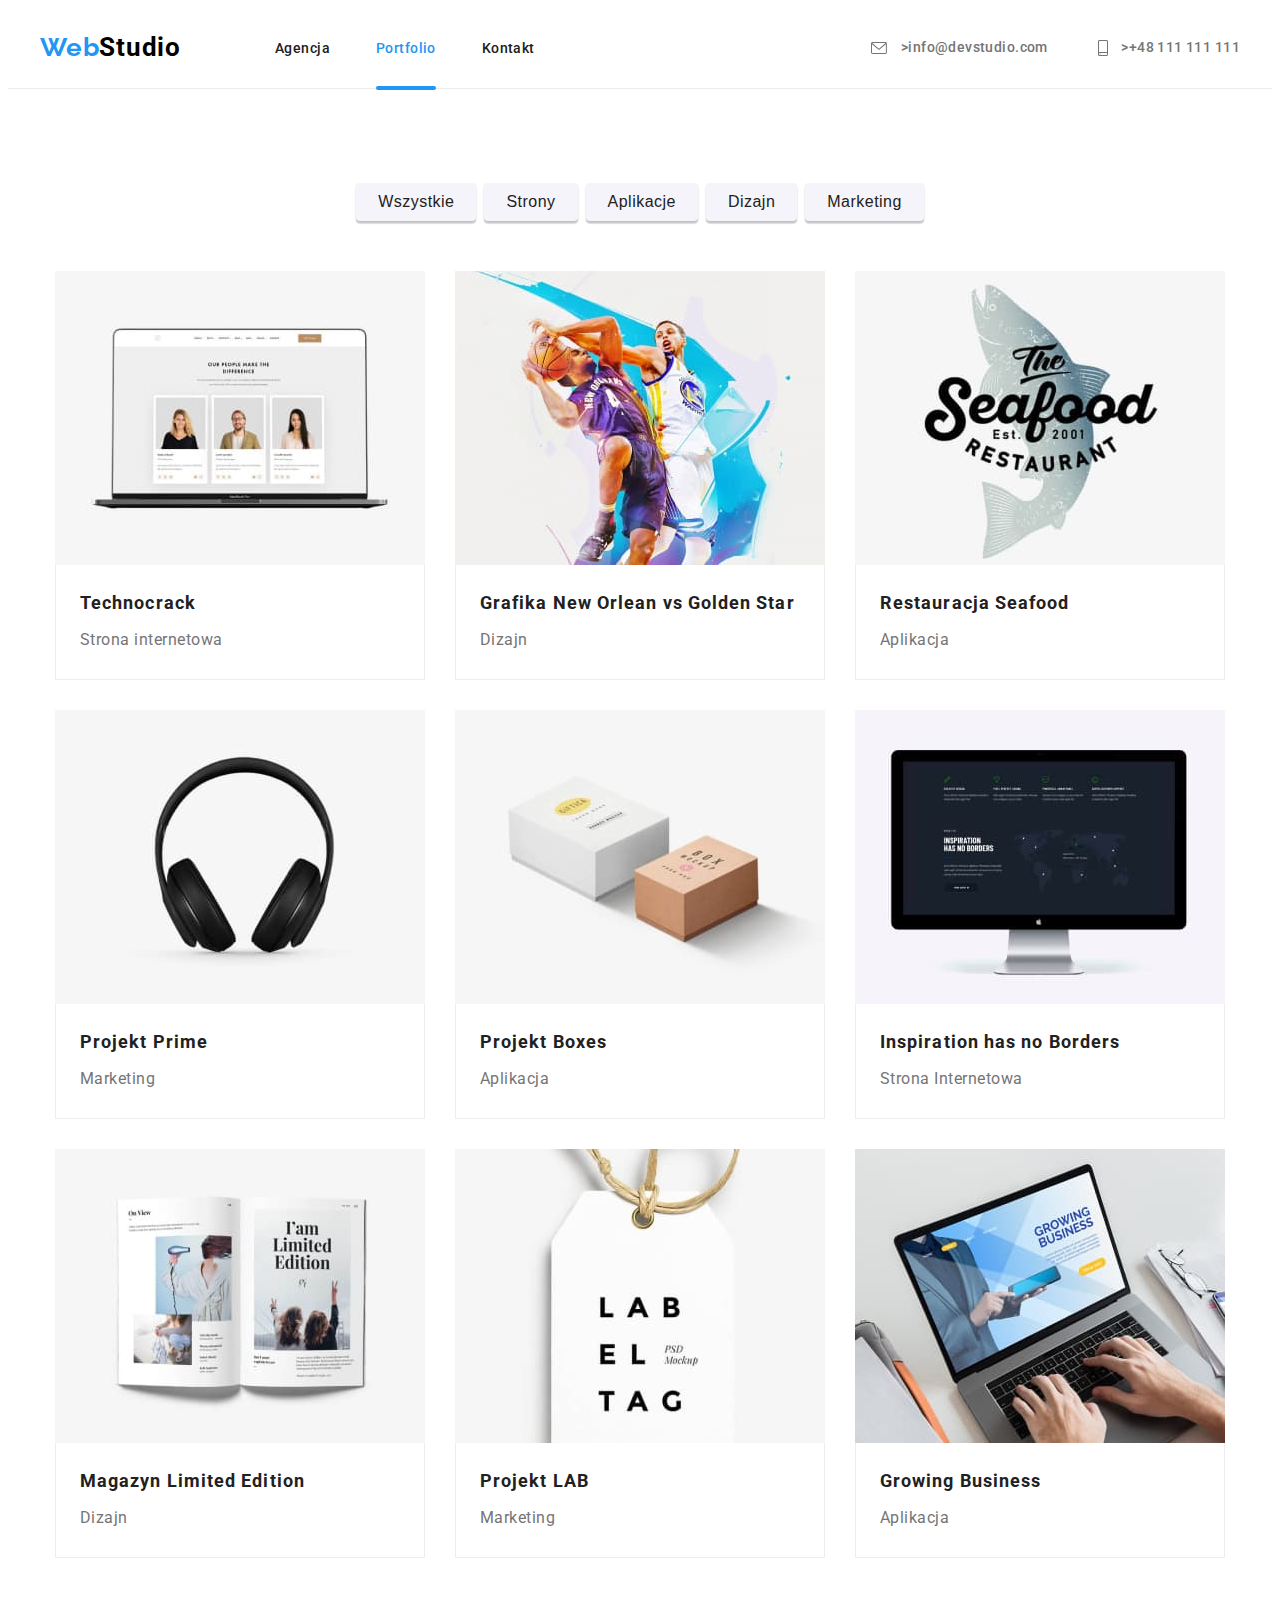
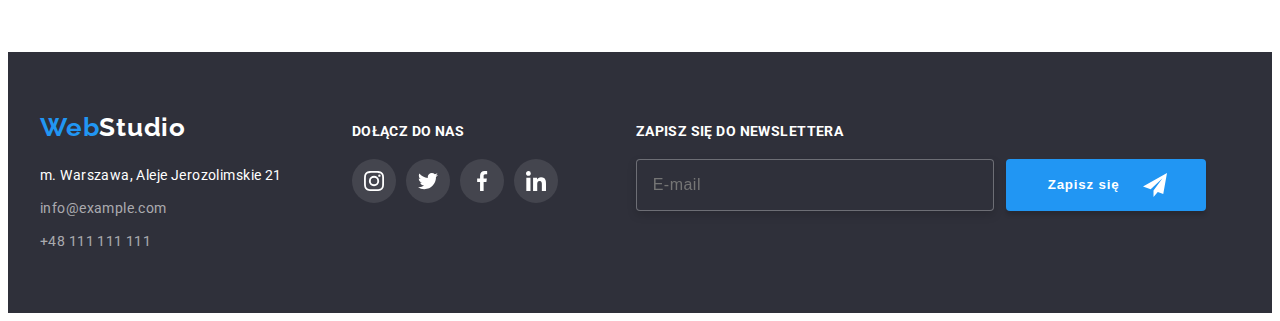
==== commit f925e119: "Update portfolio.html" ====
--- a/portfolio.html
+++ b/portfolio.html
@@ -5,300 +5,329 @@
     <meta http-equiv="X-UA-Compatible" content="IE=edge" />
     <meta name="viewport" content="width=device-width, initial-scale=1.0" />
     <title>Portfolio</title>
-    <link rel="stylesheet" href="https://cdnjs.cloudflare.com/ajax/libs/modern-normalize/1.1.0/modern-normalize.min.css" integrity="sha512-wpPYUAdjBVSE4KJnH1VR1HeZfpl1ub8YT/NKx4PuQ5NmX2tKuGu6U/JRp5y+Y8XG2tV+wKQpNHVUX03MfMFn9Q==" crossorigin="anonymous" referrerpolicy="no-referrer" />
+    <link
+      rel="stylesheet"
+      href="https://cdnjs.cloudflare.com/ajax/libs/modern-normalize/1.1.0/modern-normalize.min.css"
+      integrity="sha512-wpPYUAdjBVSE4KJnH1VR1HeZfpl1ub8YT/NKx4PuQ5NmX2tKuGu6U/JRp5y+Y8XG2tV+wKQpNHVUX03MfMFn9Q=="
+      crossorigin="anonymous"
+      referrerpolicy="no-referrer"
+    />
     <link rel="stylesheet" href="./css/styles.css" />
-    <link rel="preconnect" href="https://fonts.googleapis.com">
-    <link rel="preconnect" href="https://fonts.gstatic.com" crossorigin>
-    <link rel="https://fonts.googleapis.com/css2?family=Raleway:wght@700&family=Roboto:wght@400;500;700;900&display=swap">
-    
-   
+    <link rel="preconnect" href="https://fonts.googleapis.com" />
+    <link rel="preconnect" href="https://fonts.gstatic.com" crossorigin />
+    <link
+      rel="https://fonts.googleapis.com/css2?family=Raleway:wght@700&family=Roboto:wght@400;500;700;900&display=swap"
+    />
   </head>
-<body>
-
-<header class="header">
-  <div class="container">
-    <nav class="navigation">
-            <a class="logo" href="/WebStudio"><span class="dark-font">Web</span><span class="blue-font">Studio</span></a>
-           
-           <ul class="nav_list">
-              <li class="nav_list_item">
-                  <a class="nav_list_item_link" href="./index.html">Agencja</a></li>
-              <li class="nav_list_item">
-                  <a class="nav_list_item_link page active" href="./portfolio.html"><span class="nav_portfolio">Portfolio</span></a></li>
-              <li class="nav_list_item">
-                  <a class="nav_list_item_link" href="#">Kontakt</a></li>
-            </ul>
-           
-    </nav>
-      
-          <ul class="contact_list">
-            <li class="contact_item">
-              <a class="contact_item_mail" href="/mailto:info@devstudio.com">
-               <svg class="header_adress_icon" width="16" height="12">
-                <use href="./images/icons.svg#icon-envelope">
-                </use>
-               </svg>info@devstudio.com
-              </a>
-            </li>
-      
-            <li class="contact_item">
-              <a class="contact_item_tel" href="/tel:+48111111111">
-                <svg class="header_adress_icon" width="10" height="16"> 
-                  <use href="./images/icons.svg#icon-smartphone">
-                  </use>
-                </svg>+48 111 111 111
-              </a>
+  <body>
+    <header class="header">
+      <div class="container">
+        <nav class="navigation">
+          <a class="logo" href="/WebStudio"
+            ><span class="dark-font">Web</span><span class="blue-font">Studio</span></a
+          >
+
+          <ul class="nav_list">
+            <li class="nav_list_item">
+              <a class="nav_list_item_link" href="./index.html">Agencja</a>
+            </li>
+            <li class="nav_list_item">
+              <a class="nav_list_item_link page active" href="./portfolio.html"
+                ><span class="nav_portfolio">Portfolio</span></a
+              >
+            </li>
+            <li class="nav_list_item">
+              <a class="nav_list_item_link" href="#">Kontakt</a>
             </li>
           </ul>
-           
-  </div>
-</header>
-  <main>
-    <section class="portfolio_section">
-      <div class="portfolio_container">
-
-        <ul class="button_list">
-          <li class="button_item"><button class="portfolio_button">Wszystkie</button></li>
-          <li class="button_item"><button class="portfolio_button">Strony</button></li>
-          <li class="button_item"><button class="portfolio_button">Aplikacje</button></li>
-          <li class="button_item"><button class="portfolio_button">Dizajn</button></li>
-          <li class="button_item"><button class="portfolio_button">Marketing</button></li>
-        </ul>
-      </div>
-
-    
-     <div class="photo_container">
-       
-     
-        <ul class="card_item">
-          <li class="card_img">
-            <div class="card_position">
-             <img class="photo" src="./images/imgp1.jpg" alt="przyklad strony internetowej" width: 370px; height: 294px />
-           
-                <div class="overlay_position">
-                  <p class="overlay_text">Technocrack jest popularną platformą wykorzystywaną do 
-                                      rozpowszechniania koronawirusa. Firmy wykorzystują tę 
-                                      platformę do celów szpiegowskich i ataków na niezabezpieczone
-                                      serwery konkurencji.</p>
-                </div>
-            </div>
-               <div class="portfolio_info">
-                 <h3 class="title">Technocrack</h3>
-                 <p class="subtitle">Strona internetowa</p>
-               </div>
+        </nav>
+
+        <ul class="contact_list">
+          <li class="contact_item">
+            <a class="contact_item_mail" href="mailto:info@devstudio.com">
+              <svg class="header_adress_icon" width="16" height="12">
+                <use href="./images/icons.svg#icon-envelope"></use>
+              </svg>
+              >info@devstudio.com
+            </a>
           </li>
 
-          <li class="card_img">
-            <div class="card_position">
-             <img class="photo" src="./images/imgp2.jpg" alt="przyklad strony graficznej" width: 370px; height: 294px/>
-           
-              <div class="overlay_position">
-                <p class="overlay_text">Technocrack jest popularną platformą wykorzystywaną do 
-                                      rozpowszechniania koronawirusa. Firmy wykorzystują tę 
-                                      platformę do celów szpiegowskich i ataków na niezabezpieczone
-                                      serwery konkurencji.</p>
-             
-              </div>
-            </div>
-              <div class="portfolio_info">
-                <h3 class="title">Grafika New Orlean vs Golden Star</h3>
-                <p class="subtitle">Dizajn</p>
-              </div>
-          </li>
-      
-          <li class="card_img">
-            <div class="card_position">
-             <img class="photo" src="./images/imgp3.jpg" alt="logo firmy" width: 370px; height: 294px />
-
-              <div class="overlay_position">
-                <p class="overlay_text">Technocrack jest popularną platformą wykorzystywaną do 
-                                      rozpowszechniania koronawirusa. Firmy wykorzystują tę 
-                                      platformę do celów szpiegowskich i ataków na niezabezpieczone
-                                      serwery konkurencji.</p>
-                                   
-              </div>
-            </div>
-            <div class="portfolio_info">
-                <h3 class="title">Restauracja Seafood</h3>
-                <p class="subtitle">Aplikacja</p>
-            </div>
-          </li>
-        
-          <li class="card_img">
-           <div class="card_position">
-            <img class="photo" src="./images/imgp4.jpg" alt="czarne sluchawki" width: 370px; height: 294px/>
-           
-              <div class="overlay_position">
-                <p class="overlay_text">Technocrack jest popularną platformą wykorzystywaną do 
-                                      rozpowszechniania koronawirusa. Firmy wykorzystują tę 
-                                      platformę do celów szpiegowskich i ataków na niezabezpieczone
-                                      serwery konkurencji.</p>
-              </div>
-           </div>
-              <div class="portfolio_info">
-                <h3 class="title">Projekt Prime</h3>
-                <p class="subtitle">Marketing</p>
-              </div>
-           </li>
-
-          <li class="card_img">
-            <div class="card_position">
-              <img class="photo" src="./images/imgp5.jpg" alt="dwa pudelka" width: 370px; height: 294px/>
-           
-              <div class="overlay_position">
-                <p class="overlay_text">Technocrack jest popularną platformą wykorzystywaną do 
-                                      rozpowszechniania koronawirusa. Firmy wykorzystują tę 
-                                      platformę do celów szpiegowskich i ataków na niezabezpieczone
-                                      serwery konkurencji.</p>
-              </div>
-            </div>
-              <div class="portfolio_info">
-                <h3 class="title">Projekt Boxes</h3>
-                <p class="subtitle">Aplikacja</p>
-              </div>
-           </li>
-        
-        
-          <li class="card_img">
-            <div class="card_position">
-             <img class="photo" src="./images/imgp6.jpg" alt="monitor wyswietlajacy strone internetowa" width: 370px; height: 294px />
-          
-              <div class="overlay_position">
-                <p class="overlay_text">Technocrack jest popularną platformą wykorzystywaną do 
-                                      rozpowszechniania koronawirusa. Firmy wykorzystują tę 
-                                      platformę do celów szpiegowskich i ataków na niezabezpieczone
-                                      serwery konkurencji.</p>
-              </div>
-            </div>
-              <div class="portfolio_info">
-                <h3 class="title">Inspiration has no Borders</h3>
-                <p class="subtitle">Strona Internetowa</p>
-              </div>
-          </li>
-        
-      
-          <li class="card_img">
-            <div class="card_position">
-             <img class="photo" src="./images/imgp7.jpg" alt="czasopismo" width: 370px; height: 294px />
-
-              <div class="overlay_position">
-                 <p class="overlay_text">Technocrack jest popularną platformą wykorzystywaną do 
-                                      rozpowszechniania koronawirusa. Firmy wykorzystują tę 
-                                      platformę do celów szpiegowskich i ataków na niezabezpieczone
-                                      serwery konkurencji.</p>
-              </div>
-            </div>
-               <div class="portfolio_info">
-                 <h3 class="title">Magazyn Limited Edition</h3>
-                 <p class="subtitle">Dizajn</p>
-               </div>
-          </li>
-
-        
-          <li class="card_img">
-            <div class="card_position">
-              <img img class="photo" src="./images/imgp8.jpg" alt="firmowy bryloczek" width: 370px; height: 294px />
-
-              <div class="overlay_position">
-                <p class="overlay_text">Technocrack jest popularną platformą wykorzystywaną do 
-                                      rozpowszechniania koronawirusa. Firmy wykorzystują tę 
-                                      platformę do celów szpiegowskich i ataków na niezabezpieczone
-                                      serwery konkurencji.</p>
-              </div>
-            </div>
-              <div class="portfolio_info">
-                <h3 class="title">Projekt LAB</h3>
-                <p class="subtitle">Marketing</p>
-              </div>
-          </li>
-        
-          <li class="card_img">
-            <div class="card_position">
-             <img class="photo" src="./images/imgp9.jpg" alt="laptop" width: 370px; height: 294px />
-           
-              <div class="overlay_position">
-                <p class="overlay_text">Technocrack jest popularną platformą wykorzystywaną do 
-                                      rozpowszechniania koronawirusa. Firmy wykorzystują tę 
-                                      platformę do celów szpiegowskich i ataków na niezabezpieczone
-                                      serwery konkurencji.</p>
-              </div>
-            </div>
-              <div class="portfolio_info">
-                <h3 class="title">Growing Business</h3>
-                <p class="subtitle">Aplikacja</p>
-              </div>
+          <li class="contact_item">
+            <a class="contact_item_tel" href="tel:+48111111111">
+              <svg class="header_adress_icon" width="10" height="16">
+                <use href="./images/icons.svg#icon-smartphone"></use>
+              </svg>
+              >+48 111 111 111
+            </a>
           </li>
         </ul>
       </div>
-    
-  </section>
-</main>
-<footer class="footer">
-
-        <div class="container">
-              <div class="footer_left_side">
-                 <a class="logo_footer" href="/WebStudio"><span class="web-text">Web</span><span class="studio-text">Studio</span></a>
-              
-                <address class="contact_list">
-                  <ul class="nav_footer">
-                   <li class="footer_item"><a class="adress">m. Warszawa, Aleje Jerozolimskie 21</a></li>
-                   <li class="footer_item"><a class="mail"><href="mailto:info@exaple.com">info@example.com</a></li>
-                   <li class="footer_item"><a class="tel"><href="tel:+48111111111">+48 111 111 111</a></li>  
-                  </ul>
-                </address>
-              </div>
-            
-            <div class="footer_center">
-                <h3 class="footer_title">dołącz do nas</h3>
-                <ul class="footer_social_list">
-                    <li class="footer_social_item">
-                        <a class="footer_social_link" href="#">
-                            <svg class="footer_social_icon" width="20" height="20">
-                              <use href="./images/icons.svg#icon-instagram"></use>
-                            </svg>
-                        </a>
-                    </li>
-
-                    <li class="footer_social_item">
-                      <a class="footer_social_link" href="#">
-                          <svg class="footer_social_icon" width="20" height="20">
-                            <use href="./images/icons.svg#icon-twitter"></use>
-                          </svg>
-                      </a>
-                    </li>
-
-                    <li class="footer_social_item">
-                      <a class="footer_social_link" href="#">
-                         <svg class="footer_social_icon" width="20" height="20">
-                            <use href="./images/icons.svg#icon-facebook"></use>
-                         </svg>
-                      </a>
-                    </li>
-
-                    <li class="footer_social_item">
-                      <a class="footer_social_link" href="#">
-                        <svg class="footer_social_icon" width="20" height="20">
-                          <use href="./images/icons.svg#icon-linkedin"></use>
-                        </svg>
-                      </a>
-                    </li>
-                </ul>
-            </div>
-<!---------------------newsletter------------------->
-
-                  <div class="footer_newsletter">
-                              <h3 class="footer_title">zapisz się do newslettera</h3>
-                          <form class="newsletter_form" name="footer_newsletter" autocomplete="on" formvalidate>
-                             <label class="footer_newsletter_email">
-                             <input class="newsletter_email" type="email" name="email" placeholder="E-mail"></label>
-                            <button class="newsletter_button" type="submit">Zapisz się
-                              <svg class="newsletter_button_icon" width="24" height="24">
-                                <use href="./images/icons.svg#icon-send"></use>
-                              </svg>
-                            </button>
-                          </form>
-                   </div>
-        </div>
+    </header>
+    <main>
+      <section class="portfolio_section">
+        <div class="portfolio_container">
+          <ul class="button_list">
+            <li class="button_item"><button class="portfolio_button">Wszystkie</button></li>
+            <li class="button_item"><button class="portfolio_button">Strony</button></li>
+            <li class="button_item"><button class="portfolio_button">Aplikacje</button></li>
+            <li class="button_item"><button class="portfolio_button">Dizajn</button></li>
+            <li class="button_item"><button class="portfolio_button">Marketing</button></li>
+          </ul>
+        </div>
+
+        <div class="photo_container">
+          <ul class="card_item">
+            <li class="card_img">
+              <div class="card_position">
+                <img class="photo" src="./images/imgp1.jpg" alt="przyklad strony internetowej"
+                width: 370px; height: 294px />
+
+                <div class="overlay_position">
+                  <p class="overlay_text">
+                    Technocrack jest popularną platformą wykorzystywaną do rozpowszechniania
+                    koronawirusa. Firmy wykorzystują tę platformę do celów szpiegowskich i ataków na
+                    niezabezpieczone serwery konkurencji.
+                  </p>
+                </div>
+              </div>
+              <div class="portfolio_info">
+                <h3 class="title">Technocrack</h3>
+                <p class="subtitle">Strona internetowa</p>
+              </div>
+            </li>
+
+            <li class="card_img">
+              <div class="card_position">
+                <img class="photo" src="./images/imgp2.jpg" alt="przyklad strony graficznej" width:
+                370px; height: 294px/>
+
+                <div class="overlay_position">
+                  <p class="overlay_text">
+                    Technocrack jest popularną platformą wykorzystywaną do rozpowszechniania
+                    koronawirusa. Firmy wykorzystują tę platformę do celów szpiegowskich i ataków na
+                    niezabezpieczone serwery konkurencji.
+                  </p>
+                </div>
+              </div>
+              <div class="portfolio_info">
+                <h3 class="title">Grafika New Orlean vs Golden Star</h3>
+                <p class="subtitle">Dizajn</p>
+              </div>
+            </li>
+
+            <li class="card_img">
+              <div class="card_position">
+                <img class="photo" src="./images/imgp3.jpg" alt="logo firmy" width: 370px; height:
+                294px />
+
+                <div class="overlay_position">
+                  <p class="overlay_text">
+                    Technocrack jest popularną platformą wykorzystywaną do rozpowszechniania
+                    koronawirusa. Firmy wykorzystują tę platformę do celów szpiegowskich i ataków na
+                    niezabezpieczone serwery konkurencji.
+                  </p>
+                </div>
+              </div>
+              <div class="portfolio_info">
+                <h3 class="title">Restauracja Seafood</h3>
+                <p class="subtitle">Aplikacja</p>
+              </div>
+            </li>
+
+            <li class="card_img">
+              <div class="card_position">
+                <img class="photo" src="./images/imgp4.jpg" alt="czarne sluchawki" width: 370px;
+                height: 294px/>
+
+                <div class="overlay_position">
+                  <p class="overlay_text">
+                    Technocrack jest popularną platformą wykorzystywaną do rozpowszechniania
+                    koronawirusa. Firmy wykorzystują tę platformę do celów szpiegowskich i ataków na
+                    niezabezpieczone serwery konkurencji.
+                  </p>
+                </div>
+              </div>
+              <div class="portfolio_info">
+                <h3 class="title">Projekt Prime</h3>
+                <p class="subtitle">Marketing</p>
+              </div>
+            </li>
+
+            <li class="card_img">
+              <div class="card_position">
+                <img class="photo" src="./images/imgp5.jpg" alt="dwa pudelka" width: 370px; height:
+                294px/>
+
+                <div class="overlay_position">
+                  <p class="overlay_text">
+                    Technocrack jest popularną platformą wykorzystywaną do rozpowszechniania
+                    koronawirusa. Firmy wykorzystują tę platformę do celów szpiegowskich i ataków na
+                    niezabezpieczone serwery konkurencji.
+                  </p>
+                </div>
+              </div>
+              <div class="portfolio_info">
+                <h3 class="title">Projekt Boxes</h3>
+                <p class="subtitle">Aplikacja</p>
+              </div>
+            </li>
+
+            <li class="card_img">
+              <div class="card_position">
+                <img class="photo" src="./images/imgp6.jpg" alt="monitor wyswietlajacy strone
+                internetowa" width: 370px; height: 294px />
+
+                <div class="overlay_position">
+                  <p class="overlay_text">
+                    Technocrack jest popularną platformą wykorzystywaną do rozpowszechniania
+                    koronawirusa. Firmy wykorzystują tę platformę do celów szpiegowskich i ataków na
+                    niezabezpieczone serwery konkurencji.
+                  </p>
+                </div>
+              </div>
+              <div class="portfolio_info">
+                <h3 class="title">Inspiration has no Borders</h3>
+                <p class="subtitle">Strona Internetowa</p>
+              </div>
+            </li>
+
+            <li class="card_img">
+              <div class="card_position">
+                <img class="photo" src="./images/imgp7.jpg" alt="czasopismo" width: 370px; height:
+                294px />
+
+                <div class="overlay_position">
+                  <p class="overlay_text">
+                    Technocrack jest popularną platformą wykorzystywaną do rozpowszechniania
+                    koronawirusa. Firmy wykorzystują tę platformę do celów szpiegowskich i ataków na
+                    niezabezpieczone serwery konkurencji.
+                  </p>
+                </div>
+              </div>
+              <div class="portfolio_info">
+                <h3 class="title">Magazyn Limited Edition</h3>
+                <p class="subtitle">Dizajn</p>
+              </div>
+            </li>
+
+            <li class="card_img">
+              <div class="card_position">
+                <img img class="photo" src="./images/imgp8.jpg" alt="firmowy bryloczek" width:
+                370px; height: 294px />
+
+                <div class="overlay_position">
+                  <p class="overlay_text">
+                    Technocrack jest popularną platformą wykorzystywaną do rozpowszechniania
+                    koronawirusa. Firmy wykorzystują tę platformę do celów szpiegowskich i ataków na
+                    niezabezpieczone serwery konkurencji.
+                  </p>
+                </div>
+              </div>
+              <div class="portfolio_info">
+                <h3 class="title">Projekt LAB</h3>
+                <p class="subtitle">Marketing</p>
+              </div>
+            </li>
+
+            <li class="card_img">
+              <div class="card_position">
+                <img class="photo" src="./images/imgp9.jpg" alt="laptop" width: 370px; height: 294px
+                />
+
+                <div class="overlay_position">
+                  <p class="overlay_text">
+                    Technocrack jest popularną platformą wykorzystywaną do rozpowszechniania
+                    koronawirusa. Firmy wykorzystują tę platformę do celów szpiegowskich i ataków na
+                    niezabezpieczone serwery konkurencji.
+                  </p>
+                </div>
+              </div>
+              <div class="portfolio_info">
+                <h3 class="title">Growing Business</h3>
+                <p class="subtitle">Aplikacja</p>
+              </div>
+            </li>
+          </ul>
+        </div>
+      </section>
+    </main>
+    <footer class="footer">
+      <div class="container">
+        <div class="footer_left_side">
+          <a class="logo_footer" href="/WebStudio"
+            ><span class="web-text">Web</span><span class="studio-text">Studio</span></a
+          >
+
+          <address class="contact_list">
+            <ul class="nav_footer">
+              <li class="footer_item">
+                <a class="adress" href="https://goo.gl/maps/t1FT8zSSvb9LW3xy8" target="_blank"
+                  >m. Warszawa, Aleje Jerozolimskie 21</a
+                >
+              </li>
+              <li class="footer_item">
+                <a class="mail" href="mailto:info@exaple.com">info@example.com</a>
+              </li>
+              <li class="footer_item">
+                <a class="tel" href="tel:+48111111111">+48 111 111 111</a>
+              </li>
+            </ul>
+          </address>
+        </div>
+
+        <div class="footer_center">
+          <p class="footer_title">dołącz do nas</p>
+          <ul class="footer_social_list">
+            <li class="footer_social_item">
+              <a class="footer_social_link" href="#">
+                <svg class="footer_social_icon" width="20" height="20">
+                  <use href="./images/icons.svg#icon-instagram"></use>
+                </svg>
+              </a>
+            </li>
+
+            <li class="footer_social_item">
+              <a class="footer_social_link" href="#">
+                <svg class="footer_social_icon" width="20" height="20">
+                  <use href="./images/icons.svg#icon-twitter"></use>
+                </svg>
+              </a>
+            </li>
+
+            <li class="footer_social_item">
+              <a class="footer_social_link" href="#">
+                <svg class="footer_social_icon" width="20" height="20">
+                  <use href="./images/icons.svg#icon-facebook"></use>
+                </svg>
+              </a>
+            </li>
+
+            <li class="footer_social_item">
+              <a class="footer_social_link" href="#">
+                <svg class="footer_social_icon" width="20" height="20">
+                  <use href="./images/icons.svg#icon-linkedin"></use>
+                </svg>
+              </a>
+            </li>
+          </ul>
+        </div>
+        <!---------------------newsletter------------------->
+
+        <div class="footer_newsletter">
+          <p class="footer_title">zapisz się do newslettera</p>
+          <form class="newsletter_form" name="footer_newsletter" autocomplete="on" formvalidate>
+            <label class="footer_newsletter_email">
+              <input class="newsletter_email" type="email" name="email" placeholder="E-mail"
+            /></label>
+            <button class="newsletter_button" type="submit">
+              Zapisz się
+              <svg class="newsletter_button_icon" width="24" height="24">
+                <use href="./images/icons.svg#icon-send"></use>
+              </svg>
+            </button>
+          </form>
+        </div>
+      </div>
     </footer>
- </body>
+  </body>
 </html>
--- a/css/styles.css
+++ b/css/styles.css
@@ -568,9 +568,11 @@
   color: var(--third-color);
   cursor: pointer;
   font-style: normal;
+  text-decoration: none;
 }
 .mail,
 .tel {
+  text-decoration: none;
   display: inline;
   color: var(--color-mail);
   cursor: pointer;
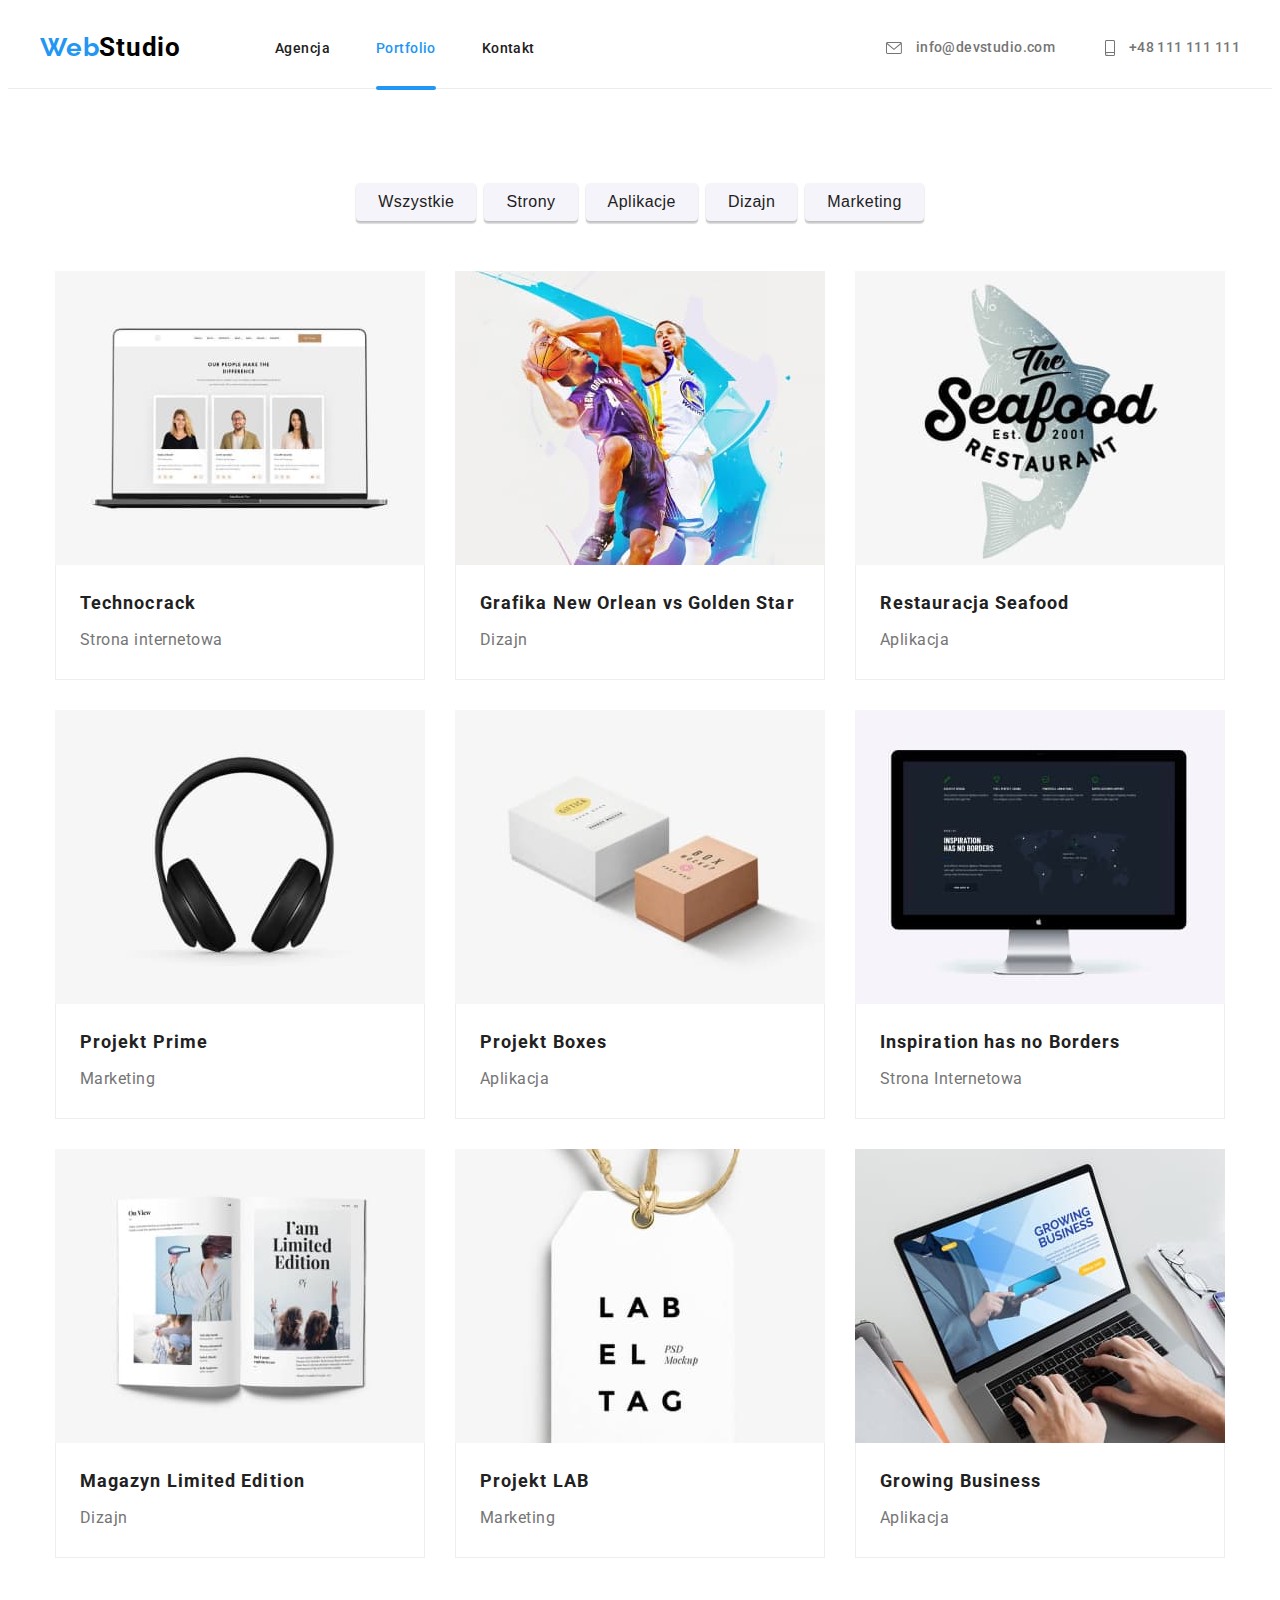
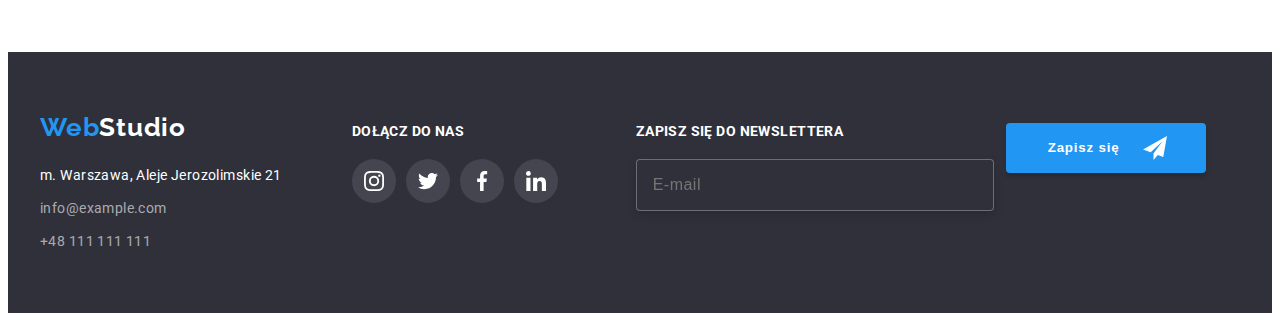
==== commit 2e7a97b4: "footer_newsletter" ====
--- a/portfolio.html
+++ b/portfolio.html
@@ -48,7 +48,7 @@
               <svg class="header_adress_icon" width="16" height="12">
                 <use href="./images/icons.svg#icon-envelope"></use>
               </svg>
-              >info@devstudio.com
+              info@devstudio.com
             </a>
           </li>
 
@@ -57,7 +57,7 @@
               <svg class="header_adress_icon" width="10" height="16">
                 <use href="./images/icons.svg#icon-smartphone"></use>
               </svg>
-              >+48 111 111 111
+              +48 111 111 111
             </a>
           </li>
         </ul>
@@ -260,11 +260,8 @@
 
           <address class="contact_list">
             <ul class="nav_footer">
-              <li class="footer_item">
-                <a class="adress" href="https://goo.gl/maps/t1FT8zSSvb9LW3xy8" target="_blank"
-                  >m. Warszawa, Aleje Jerozolimskie 21</a
-                >
-              </li>
+              <li class="footer_item"><a class="adress">m. Warszawa, Aleje Jerozolimskie 21</a></li>
+
               <li class="footer_item">
                 <a class="mail" href="mailto:info@exaple.com">info@example.com</a>
               </li>
@@ -276,7 +273,7 @@
         </div>
 
         <div class="footer_center">
-          <p class="footer_title">dołącz do nas</p>
+          <span>dołącz do nas</span>
           <ul class="footer_social_list">
             <li class="footer_social_item">
               <a class="footer_social_link" href="#">
@@ -314,9 +311,9 @@
         <!---------------------newsletter------------------->
 
         <div class="footer_newsletter">
-          <p class="footer_title">zapisz się do newslettera</p>
           <form class="newsletter_form" name="footer_newsletter" autocomplete="on" formvalidate>
             <label class="footer_newsletter_email">
+              Zapisz się do newslettera
               <input class="newsletter_email" type="email" name="email" placeholder="E-mail"
             /></label>
             <button class="newsletter_button" type="submit">
--- a/css/styles.css
+++ b/css/styles.css
@@ -62,7 +62,8 @@
 h4,
 h5,
 ul,
-p {
+p,
+span {
   margin: 0px;
   padding: 0px;
 }
@@ -595,23 +596,20 @@
 }
 .footer_center {
   margin-right: 78px;
-}
-
-.footer_title {
-  margin-bottom: 20px;
   color: var(--third-color);
   text-transform: uppercase;
   font-weight: 700;
   font-size: 14px;
   line-height: 1.143;
   letter-spacing: 0.03em;
-  text-transform: uppercase;
-}
+}
+
 .footer_social_list {
   display: flex;
   justify-content: center;
   list-style: none;
   margin-bottom: 30px;
+  margin-top: 20px;
 }
 .footer_social_item:not(:last-child) {
   margin-right: 10px;
@@ -636,9 +634,7 @@
   transition: var(--footer_social_link_transition);
 }
 /*--------------footer-newsletter--------------*/
-.footer_center {
-  margin-right: 78px;
-}
+
 .newsletter_email:focus {
   border-color: var(--secondary-color);
 }
@@ -646,6 +642,7 @@
 .newsletter_email {
   display: flex;
   align-items: center;
+  margin-top: 20px;
   margin-right: 12px;
   padding: 15px 16px;
   width: 358px;
@@ -663,10 +660,17 @@
 }
 .newsletter_form {
   display: flex;
+  color: var(--third-color);
+  text-transform: uppercase;
+  font-weight: 700;
+  font-size: 14px;
+  line-height: 1.143;
+  letter-spacing: 0.03em;
 }
 .newsletter_button {
   display: flex;
   align-items: center;
+  height: 50px;
   padding: 10px 24px 10px 42px;
   width: 200px;
   font-weight: 700;
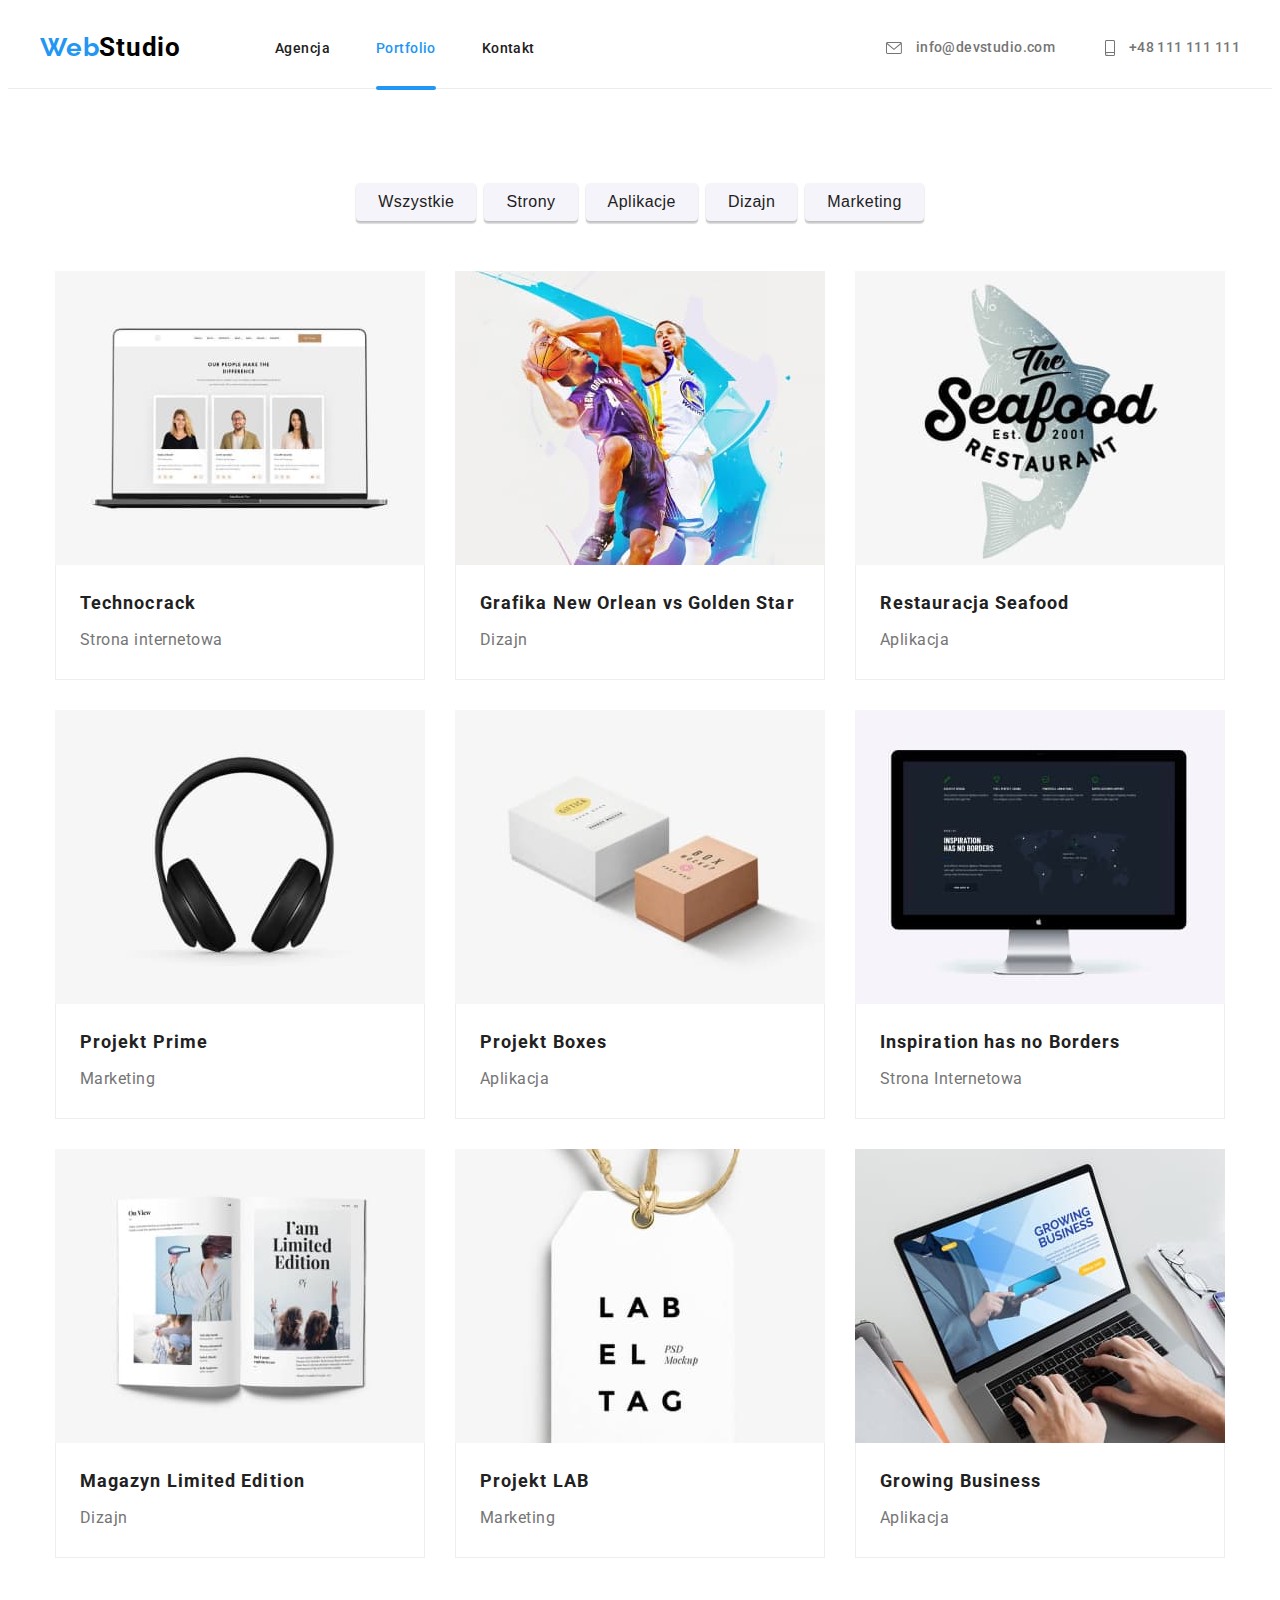
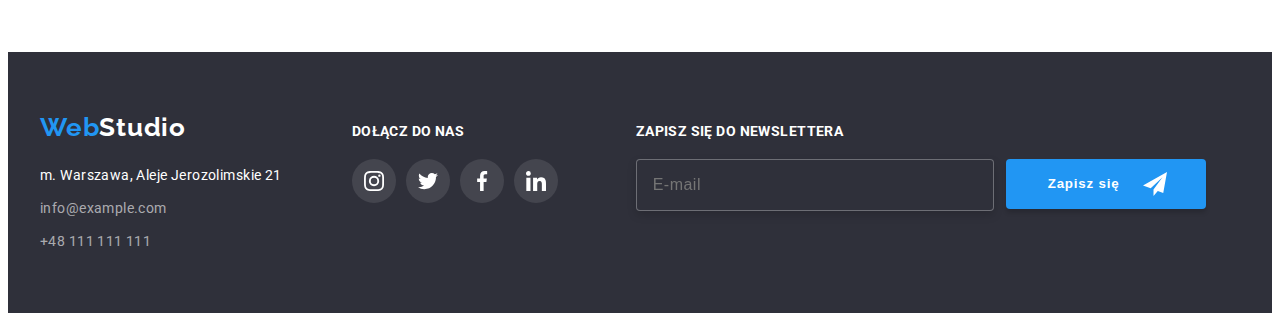
==== commit 585c17b9: "new div in footer" ====
--- a/portfolio.html
+++ b/portfolio.html
@@ -260,7 +260,9 @@
 
           <address class="contact_list">
             <ul class="nav_footer">
-              <li class="footer_item"><a class="adress">m. Warszawa, Aleje Jerozolimskie 21</a></li>
+              <li class="footer_item">
+                <a class="adress">m. Warszawa, Aleje Jerozolimskie 21</a>
+              </li>
 
               <li class="footer_item">
                 <a class="mail" href="mailto:info@exaple.com">info@example.com</a>
@@ -312,17 +314,17 @@
 
         <div class="footer_newsletter">
           <form class="newsletter_form" name="footer_newsletter" autocomplete="on" formvalidate>
-            <label class="footer_newsletter_email">
-              Zapisz się do newslettera
-              <input class="newsletter_email" type="email" name="email" placeholder="E-mail"
-            /></label>
+            <label class="footer_newsletter_email"> Zapisz się do newslettera</label>
+          </form>
+          <div class="newsletter_email_blue">
+            <input class="newsletter_email" type="email" name="email" placeholder="E-mail" />
             <button class="newsletter_button" type="submit">
               Zapisz się
               <svg class="newsletter_button_icon" width="24" height="24">
                 <use href="./images/icons.svg#icon-send"></use>
               </svg>
             </button>
-          </form>
+          </div>
         </div>
       </div>
     </footer>
--- a/css/styles.css
+++ b/css/styles.css
@@ -634,7 +634,10 @@
   transition: var(--footer_social_link_transition);
 }
 /*--------------footer-newsletter--------------*/
-
+.footer_newsletter {
+  display: flex;
+  flex-direction: column;
+}
 .newsletter_email:focus {
   border-color: var(--secondary-color);
 }
@@ -642,7 +645,7 @@
 .newsletter_email {
   display: flex;
   align-items: center;
-  margin-top: 20px;
+
   margin-right: 12px;
   padding: 15px 16px;
   width: 358px;
@@ -660,6 +663,7 @@
 }
 .newsletter_form {
   display: flex;
+  margin-bottom: 20px;
   color: var(--third-color);
   text-transform: uppercase;
   font-weight: 700;
@@ -667,9 +671,13 @@
   line-height: 1.143;
   letter-spacing: 0.03em;
 }
+.newsletter_email_blue {
+  display: flex;
+}
 .newsletter_button {
   display: flex;
   align-items: center;
+
   height: 50px;
   padding: 10px 24px 10px 42px;
   width: 200px;
